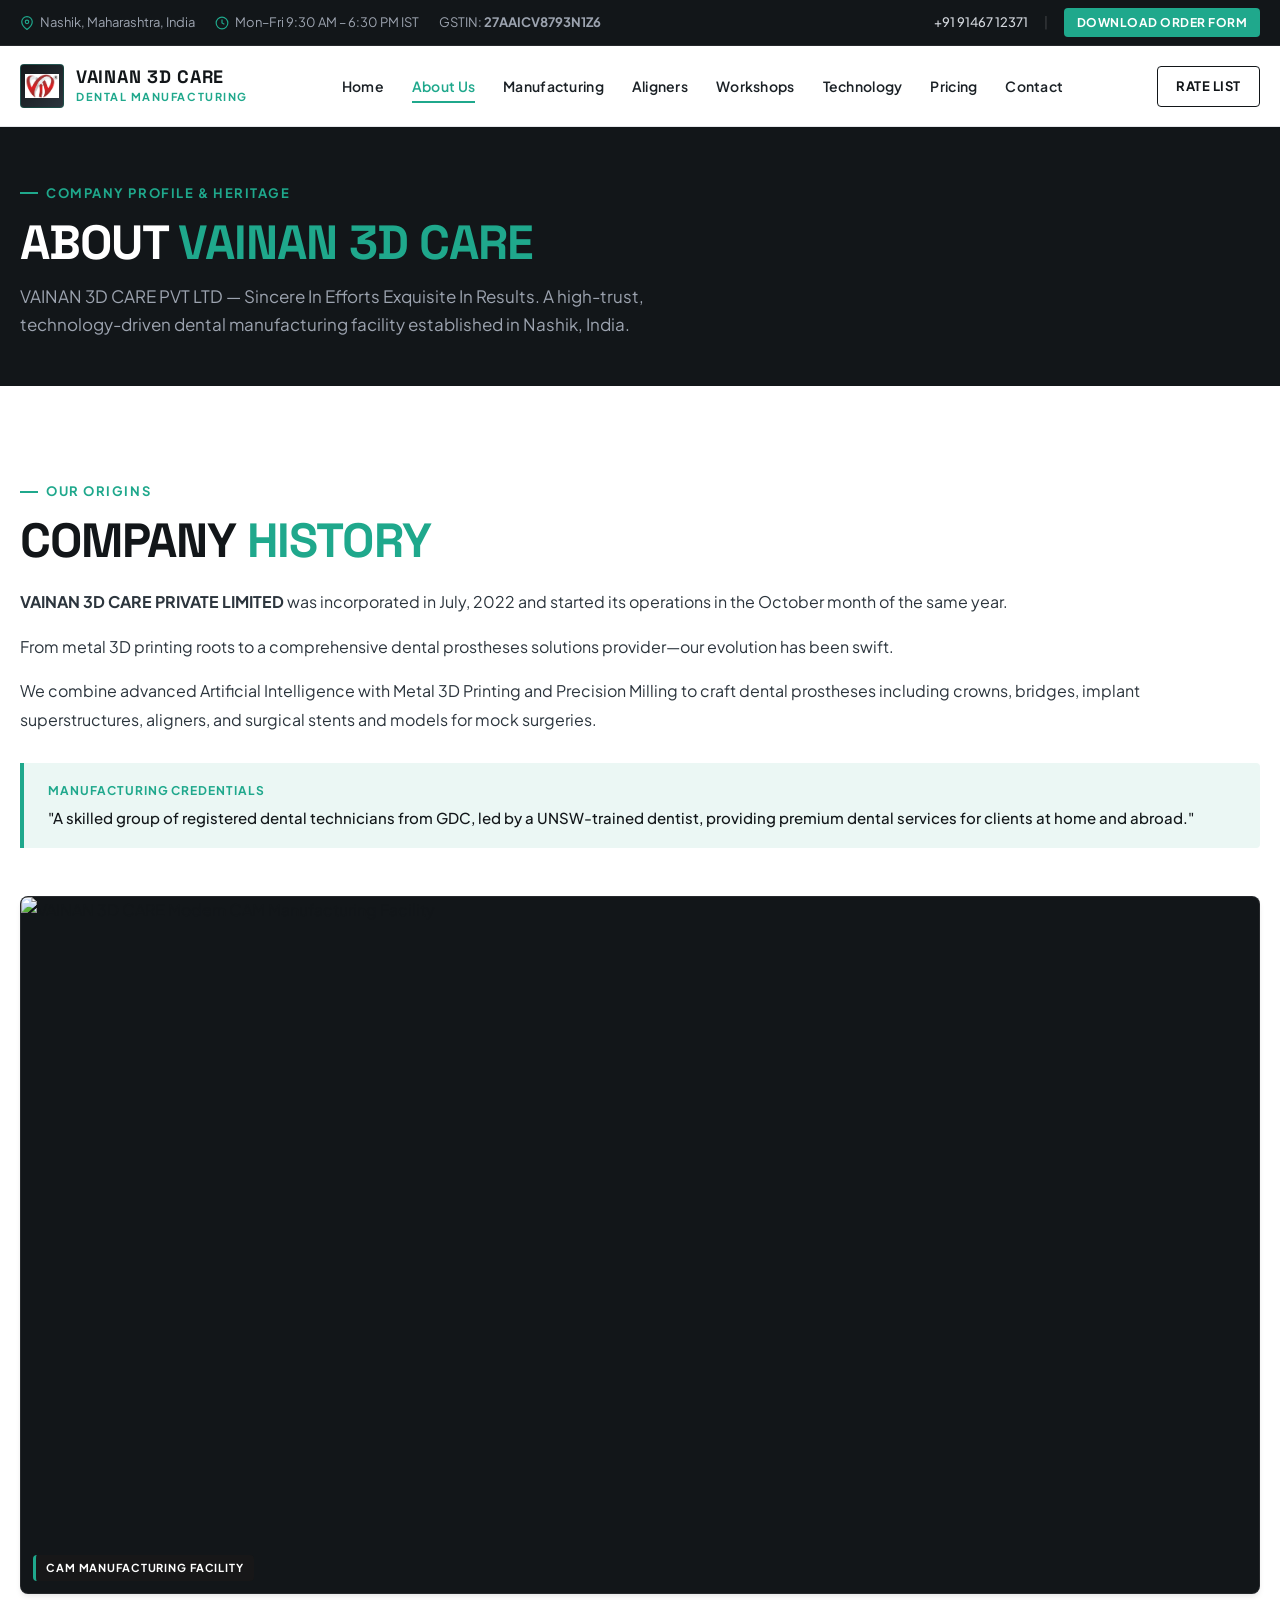
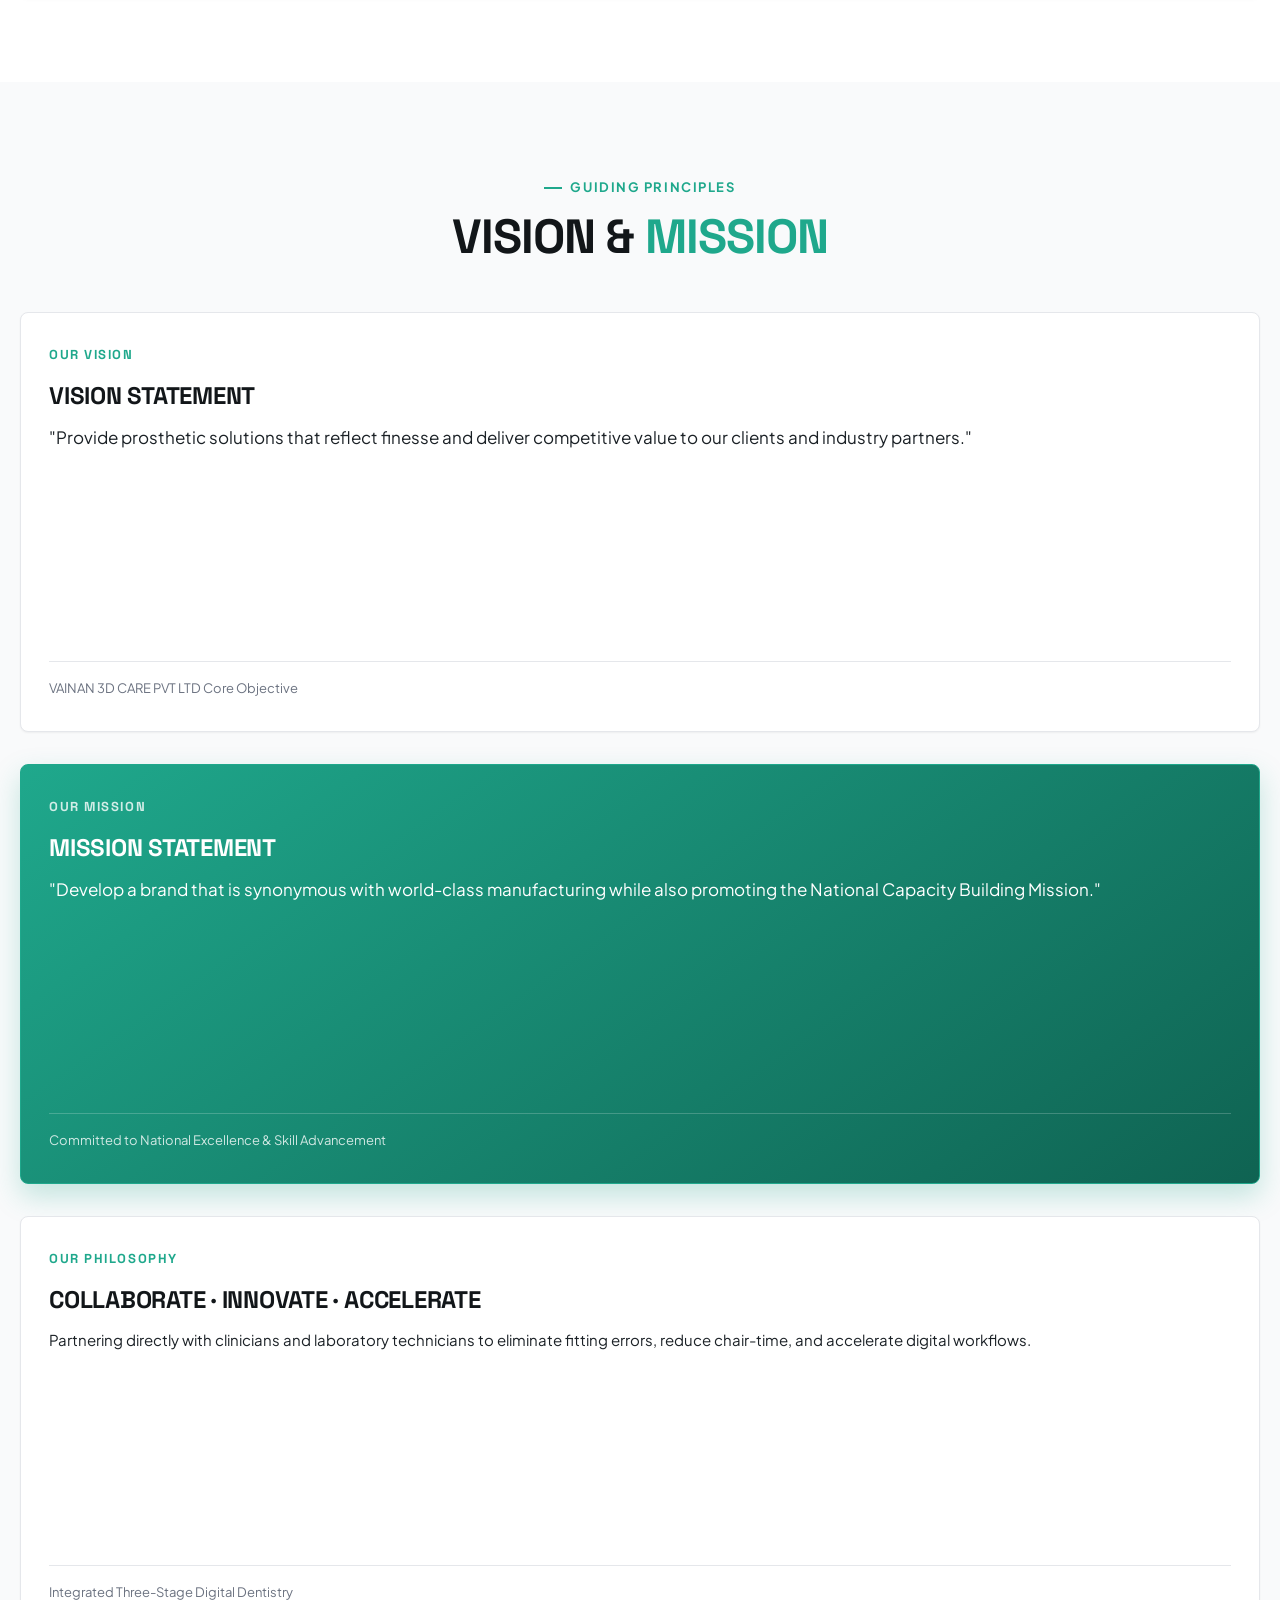
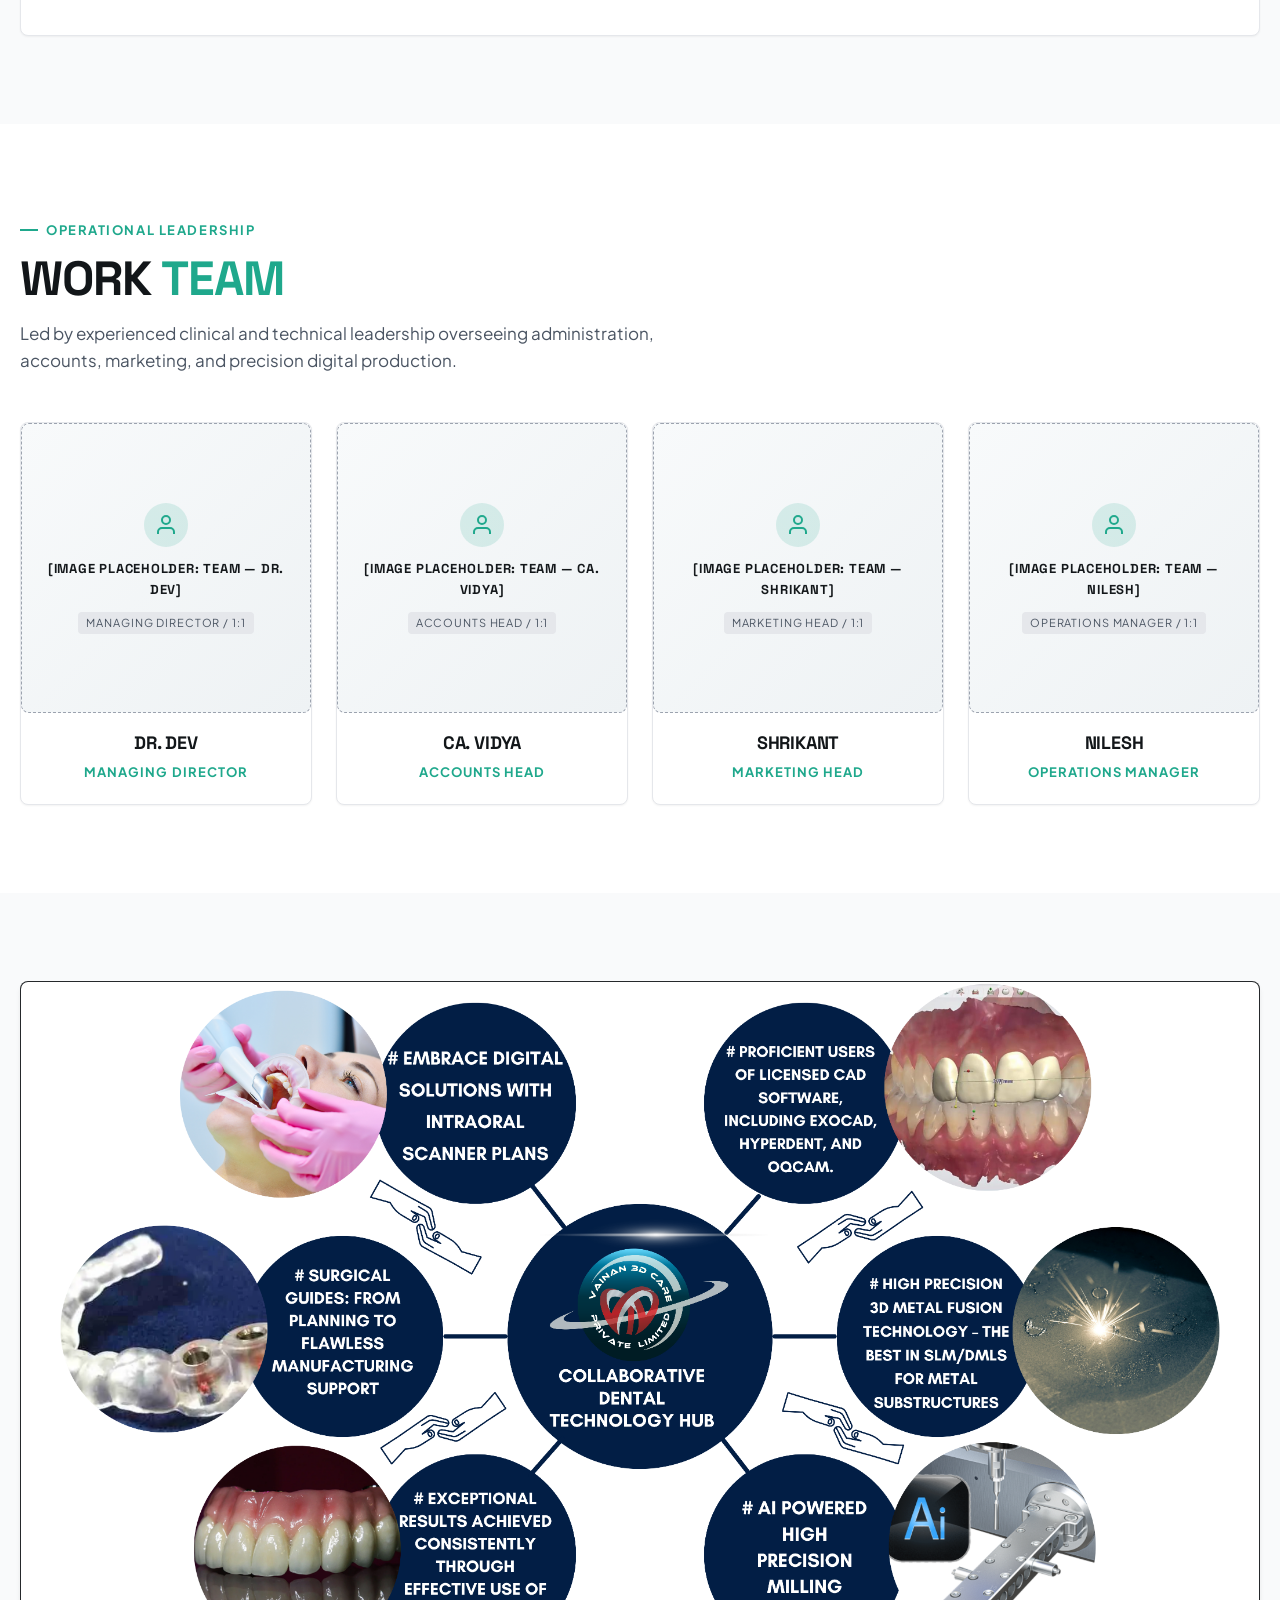
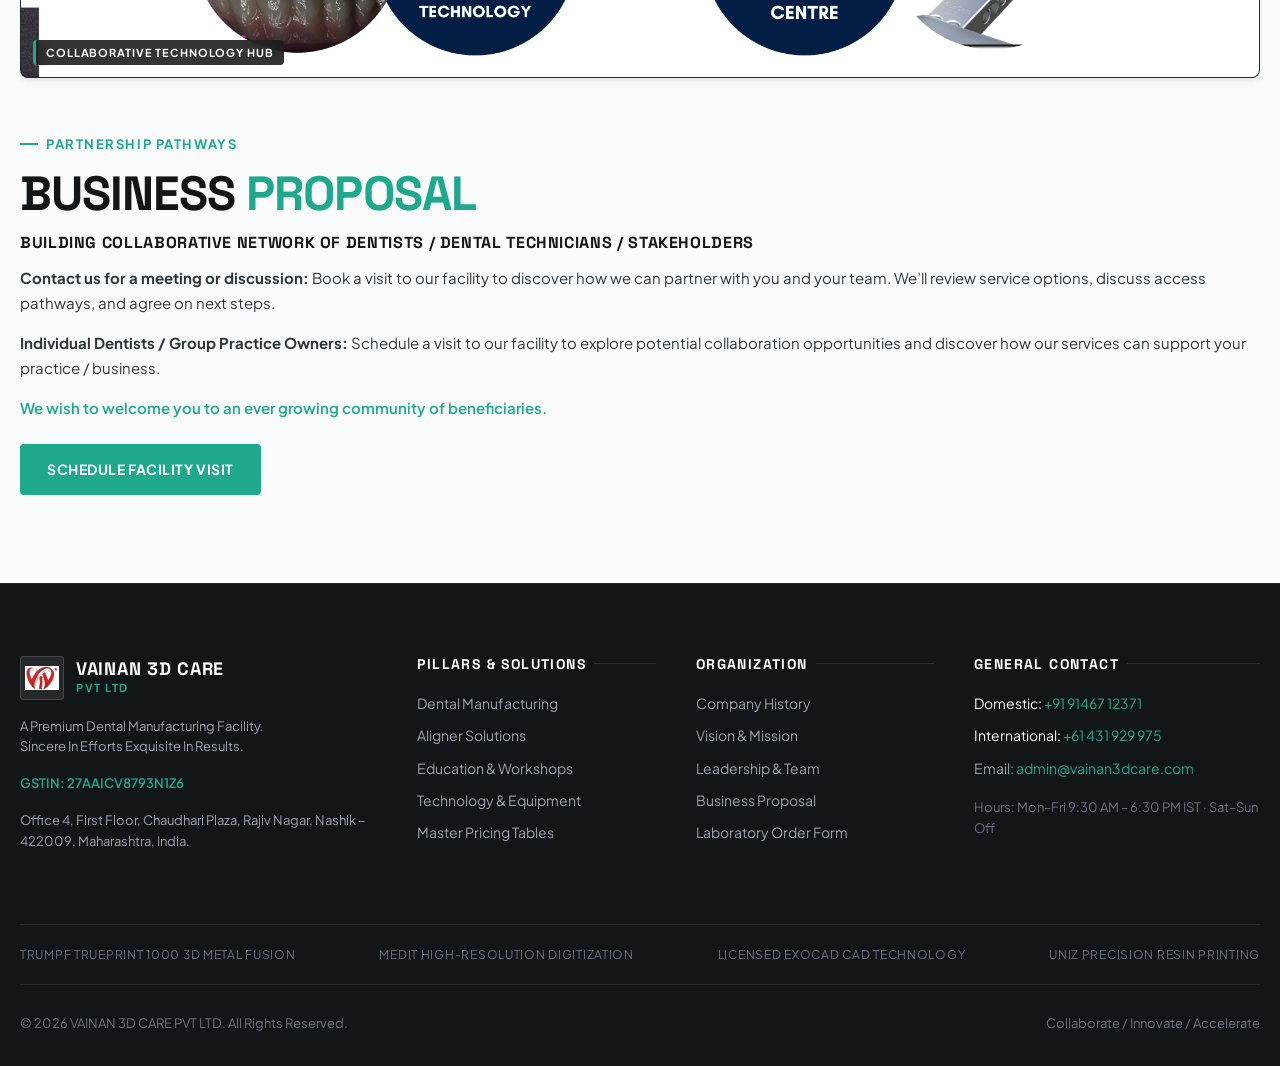
==== about.html @ 5afebca4 "feat: core website pages, styles, scripts, documentation and branding" ====
<!DOCTYPE html>
<html lang="en">
<head>
  <meta charset="UTF-8">
  <meta name="viewport" content="width=device-width, initial-scale=1.0">
  <title>About Us & Company History | VAINAN 3D CARE PVT LTD</title>
  <meta name="description" content="Discover the origins, leadership, vision, and collaborative network of VAINAN 3D CARE PVT LTD, incorporated in July 2022 in Nashik, India.">
  <link rel="stylesheet" href="css/style.css">
</head>
<body>

  <!-- Top Utility Bar -->
  <div class="top-bar">
    <div class="container top-bar-inner">
      <div class="top-bar-info">
        <div class="top-bar-item">
          <svg width="14" height="14" viewBox="0 0 24 24" fill="none" stroke="currentColor" stroke-width="2"><path d="M21 10c0 7-9 13-9 13s-9-6-9-13a9 9 0 0 1 18 0z"></path><circle cx="12" cy="10" r="3"></circle></svg>
          <span>Nashik, Maharashtra, India</span>
        </div>
        <div class="top-bar-item">
          <svg width="14" height="14" viewBox="0 0 24 24" fill="none" stroke="currentColor" stroke-width="2"><circle cx="12" cy="12" r="10"></circle><polyline points="12 6 12 12 16 14"></polyline></svg>
          <span>Mon–Fri 9:30 AM – 6:30 PM IST</span>
        </div>
        <div class="top-bar-item">
          <span>GSTIN: <strong>27AAICV8793N1Z6</strong></span>
        </div>
      </div>
      <div class="top-bar-actions">
        <!-- CONFIRM WITH CLIENT: Contact phone numbers: older live site listed 7719824626 / 9146712371 as primary; newer material lists a 4-department split plus 91467 12371 / +61 431 929 975 as general contact. Confirm the department table is the one to publish. -->
        <a href="tel:+919146712371" class="top-bar-link">+91 91467 12371</a>
        <span style="color: rgba(255,255,255,0.2);">|</span>
        <a href="contact.html#order-form" class="btn btn-primary" style="padding: 4px 12px; font-size: 0.75rem;">Download Order Form</a>
      </div>
    </div>
  </div>

  <!-- Main Sticky Header -->
  <header class="site-header">
    <div class="container site-header-inner">
      <a href="index.html" class="brand-logo" aria-label="Vainan 3D Care Home">
        <div class="brand-symbol">
          <img src="Asset/Vainan3DCareAligners(BoxCover)/4.png" alt="VAINAN 3D CARE Logo" class="brand-emblem-img">
        </div>
        <div class="brand-text">
          <span class="brand-name">VAINAN 3D CARE</span>
          <span class="brand-sub">Dental Manufacturing</span>
        </div>
      </a>

      <nav class="nav-desktop">
        <a href="index.html" class="nav-link">Home</a>
        <a href="about.html" class="nav-link active">About Us</a>
        <a href="manufacturing.html" class="nav-link">Manufacturing</a>
        <a href="aligners.html" class="nav-link">Aligners</a>
        <a href="workshops.html" class="nav-link">Workshops</a>
        <a href="technology.html" class="nav-link">Technology</a>
        <a href="pricing.html" class="nav-link">Pricing</a>
        <a href="contact.html" class="nav-link">Contact</a>
      </nav>

      <div class="nav-actions">
        <a href="pricing.html" class="btn btn-outline-dark" style="padding: 9px 18px; font-size: 0.8125rem;">Rate List</a>
        <button class="mobile-menu-btn" id="mobileMenuBtn" aria-label="Open navigation menu">
          <svg width="24" height="24" viewBox="0 0 24 24" fill="none" stroke="currentColor" stroke-width="2"><line x1="3" y1="12" x2="21" y2="12"></line><line x1="3" y1="6" x2="21" y2="6"></line><line x1="3" y1="18" x2="21" y2="18"></line></svg>
        </button>
      </div>
    </div>
  </header>

  <!-- Mobile Drawer & Overlay -->
  <div class="mobile-nav-overlay" id="mobileOverlay"></div>
  <div class="mobile-nav-drawer" id="mobileDrawer">
    <div>
      <div style="display: flex; justify-content: space-between; align-items: center; margin-bottom: 24px;">
        <div class="brand-text">
          <span class="brand-name" style="color: #fff;">VAINAN 3D CARE</span>
          <span class="brand-sub">Pvt Ltd</span>
        </div>
        <button class="mobile-nav-close" id="mobileCloseBtn" aria-label="Close menu">&times;</button>
      </div>
      <nav class="mobile-nav-links">
        <a href="index.html">Home</a>
        <a href="about.html" class="active">About Us</a>
        <a href="manufacturing.html">Dental Manufacturing</a>
        <a href="aligners.html">Aligner Solutions</a>
        <a href="workshops.html">Education & Workshops</a>
        <a href="technology.html">Technology & Equipment</a>
        <a href="pricing.html">Pricing & Charges</a>
        <a href="contact.html">Contact Us</a>
      </nav>
    </div>
    <div>
      <a href="contact.html#order-form" class="btn btn-primary" style="width: 100%; margin-bottom: 12px;">Order Form</a>
      <p style="font-size: 0.75rem; color: var(--gray-400); text-align: center;">GSTIN: 27AAICV8793N1Z6</p>
    </div>
  </div>

  <!-- Page Header Banner -->
  <section class="section-sm bg-charcoal">
    <div class="container">
      <span class="section-tagline">Company Profile & Heritage</span>
      <h1 class="heading-two-tone heading-two-tone-light">
        ABOUT <span class="accent">VAINAN 3D CARE</span>
      </h1>
      <p class="section-subtitle">
        VAINAN 3D CARE PVT LTD — Sincere In Efforts Exquisite In Results. A high-trust, technology-driven dental manufacturing facility established in Nashik, India.
      </p>
    </div>
  </section>

  <!-- Company Overview & Evolution (Extracted from Live Site) -->
  <section class="section bg-white">
    <div class="container">
      <div style="display: grid; grid-template-columns: 1fr; gap: 48px; align-items: center;" class="hero-grid">
        <div>
          <span class="section-tagline">Our Origins</span>
          <h2 class="heading-two-tone">
            COMPANY <span class="accent">HISTORY</span>
          </h2>
          <div style="margin-top: 20px; font-size: 1rem; color: var(--charcoal-700); line-height: 1.8;">
            <p style="margin-bottom: 16px;">
              <strong>VAINAN 3D CARE PRIVATE LIMITED</strong> was incorporated in July, 2022 and started its operations in the October month of the same year.
            </p>
            <p style="margin-bottom: 16px;">
              From metal 3D printing roots to a comprehensive dental prostheses solutions provider—our evolution has been swift.
            </p>
            <p>
              We combine advanced Artificial Intelligence with Metal 3D Printing and Precision Milling to craft dental prostheses including crowns, bridges, implant superstructures, aligners, and surgical stents and models for mock surgeries.
            </p>
          </div>

          <!-- Team & Expertise Version A (Section 6.4) -->
          <div style="margin-top: 28px; background-color: var(--teal-light); border-left: 4px solid var(--teal-primary); padding: 18px 24px; border-radius: 0 var(--radius-sm) var(--radius-sm) 0;">
            <span style="display: block; font-size: 0.75rem; font-weight: 700; letter-spacing: 0.08em; text-transform: uppercase; color: var(--teal-primary); margin-bottom: 6px;">Manufacturing Credentials</span>
            <!-- CONFIRM WITH CLIENT: Team & Expertise Versions A/B/C contain specific claims (UNSW, GDC, orthodontist, university research director) — confirm exact wording/credentials before publishing verbatim. -->
            <p style="font-size: 0.9375rem; color: var(--charcoal-900); font-weight: 500; line-height: 1.6;">
              "A skilled group of registered dental technicians from GDC, led by a UNSW-trained dentist, providing premium dental services for clients at home and abroad."
            </p>
          </div>
        </div>

        <div class="media-frame aspect-16-9">
          <img src="Asset/WebsiteAdditions2/15.png" alt="VAINAN 3D CARE Modern CAM Manufacturing Facility" loading="lazy">
          <span class="media-badge">CAM Manufacturing Facility</span>
        </div>
      </div>
    </div>
  </section>

  <!-- Vision & Mission Statements (Extracted from Live Site) -->
  <section class="section bg-light" id="vision">
    <div class="container">
      <div class="section-heading-wrapper text-center" style="max-width: 700px; margin-left: auto; margin-right: auto;">
        <span class="section-tagline">Guiding Principles</span>
        <h2 class="heading-two-tone">
          VISION & <span class="accent">MISSION</span>
        </h2>
      </div>

      <div style="display: grid; grid-template-columns: 1fr; gap: 32px;" class="workflow-grid">
        <div class="pillar-card">
          <div>
            <div class="pillar-card-number">OUR VISION</div>
            <h3 class="pillar-card-title">Vision Statement</h3>
            <p class="pillar-card-desc" style="font-size: 1.0625rem; color: var(--charcoal-800); line-height: 1.7;">
              "Provide prosthetic solutions that reflect finesse and deliver competitive value to our clients and industry partners."
            </p>
          </div>
          <div style="border-top: 1px solid var(--gray-200); padding-top: 16px; font-size: 0.8125rem; color: var(--gray-500);">
            VAINAN 3D CARE PVT LTD Core Objective
          </div>
        </div>

        <div class="pillar-card card-featured">
          <div>
            <div class="pillar-card-number" style="color: rgba(255,255,255,0.8);">OUR MISSION</div>
            <h3 class="pillar-card-title">Mission Statement</h3>
            <p class="pillar-card-desc" style="font-size: 1.0625rem; color: #fff; line-height: 1.7;">
              <!-- CONFIRM WITH CLIENT: 'World-class' positioning language - confirm client wants this retained -->
              "Develop a brand that is synonymous with world-class manufacturing while also promoting the National Capacity Building Mission."
            </p>
          </div>
          <div style="border-top: 1px solid rgba(255,255,255,0.2); padding-top: 16px; font-size: 0.8125rem; color: rgba(255,255,255,0.8);">
            Committed to National Excellence & Skill Advancement
          </div>
        </div>

        <div class="pillar-card">
          <div>
            <div class="pillar-card-number">OUR PHILOSOPHY</div>
            <h3 class="pillar-card-title">Collaborate · Innovate · Accelerate</h3>
            <p class="pillar-card-desc" style="font-size: 0.9375rem; color: var(--charcoal-800); line-height: 1.7;">
              Partnering directly with clinicians and laboratory technicians to eliminate fitting errors, reduce chair-time, and accelerate digital workflows.
            </p>
          </div>
          <div style="border-top: 1px solid var(--gray-200); padding-top: 16px; font-size: 0.8125rem; color: var(--gray-500);">
            Integrated Three-Stage Digital Dentistry
          </div>
        </div>
      </div>
    </div>
  </section>

  <!-- Work Team / Core Leadership (Extracted from Live Site) -->
  <section class="section bg-white" id="team">
    <div class="container">
      <div class="section-heading-wrapper">
        <span class="section-tagline">Operational Leadership</span>
        <h2 class="heading-two-tone">
          WORK <span class="accent">TEAM</span>
        </h2>
        <p class="section-subtitle">
          Led by experienced clinical and technical leadership overseeing administration, accounts, marketing, and precision digital production.
        </p>
      </div>

      <div class="team-grid">
        <!-- Dr. Dev -->
        <div class="team-card">
          <div class="placeholder-box aspect-1-1 light-theme">
            <div class="placeholder-icon">
              <svg width="24" height="24" viewBox="0 0 24 24" fill="none" stroke="currentColor" stroke-width="2"><path d="M20 21v-2a4 4 0 0 0-4-4H8a4 4 0 0 0-4 4v2"></path><circle cx="12" cy="7" r="4"></circle></svg>
            </div>
            <div class="placeholder-label">[IMAGE PLACEHOLDER: Team — Dr. Dev]</div>
            <div class="placeholder-meta">Managing Director / 1:1</div>
          </div>
          <div class="team-info">
            <h3 class="team-name">DR. DEV</h3>
            <span class="team-role">Managing Director</span>
          </div>
        </div>

        <!-- CA. Vidya -->
        <div class="team-card">
          <div class="placeholder-box aspect-1-1 light-theme">
            <div class="placeholder-icon">
              <svg width="24" height="24" viewBox="0 0 24 24" fill="none" stroke="currentColor" stroke-width="2"><path d="M20 21v-2a4 4 0 0 0-4-4H8a4 4 0 0 0-4 4v2"></path><circle cx="12" cy="7" r="4"></circle></svg>
            </div>
            <div class="placeholder-label">[IMAGE PLACEHOLDER: Team — CA. Vidya]</div>
            <div class="placeholder-meta">Accounts Head / 1:1</div>
          </div>
          <div class="team-info">
            <h3 class="team-name">CA. VIDYA</h3>
            <span class="team-role">Accounts Head</span>
          </div>
        </div>

        <!-- Shrikant -->
        <div class="team-card">
          <div class="placeholder-box aspect-1-1 light-theme">
            <div class="placeholder-icon">
              <svg width="24" height="24" viewBox="0 0 24 24" fill="none" stroke="currentColor" stroke-width="2"><path d="M20 21v-2a4 4 0 0 0-4-4H8a4 4 0 0 0-4 4v2"></path><circle cx="12" cy="7" r="4"></circle></svg>
            </div>
            <div class="placeholder-label">[IMAGE PLACEHOLDER: Team — Shrikant]</div>
            <div class="placeholder-meta">Marketing Head / 1:1</div>
          </div>
          <div class="team-info">
            <h3 class="team-name">SHRIKANT</h3>
            <span class="team-role">Marketing Head</span>
          </div>
        </div>

        <!-- Nilesh -->
        <div class="team-card">
          <div class="placeholder-box aspect-1-1 light-theme">
            <div class="placeholder-icon">
              <svg width="24" height="24" viewBox="0 0 24 24" fill="none" stroke="currentColor" stroke-width="2"><path d="M20 21v-2a4 4 0 0 0-4-4H8a4 4 0 0 0-4 4v2"></path><circle cx="12" cy="7" r="4"></circle></svg>
            </div>
            <div class="placeholder-label">[IMAGE PLACEHOLDER: Team — Nilesh]</div>
            <div class="placeholder-meta">Operations Manager / 1:1</div>
          </div>
          <div class="team-info">
            <h3 class="team-name">NILESH</h3>
            <span class="team-role">Operations Manager</span>
          </div>
        </div>
      </div>
    </div>
  </section>

  <!-- Business Proposal & Collaborative Network (Extracted from Live Site) -->
  <section class="section bg-light" id="proposal">
    <div class="container">
      <div style="display: grid; grid-template-columns: 1fr; gap: 48px; align-items: center;" class="hero-grid">
        <div class="media-frame aspect-16-9">
          <img src="Asset/Vainan3dCareCreations/CentreSpot.png" alt="Collaborative Dental Technology Hub Architecture" loading="lazy">
          <span class="media-badge">Collaborative Technology Hub</span>
        </div>

        <div>
          <span class="section-tagline">Partnership Pathways</span>
          <h2 class="heading-two-tone">
            BUSINESS <span class="accent">PROPOSAL</span>
          </h2>
          <h4 style="font-size: 1rem; color: var(--charcoal-900); margin-top: 14px; margin-bottom: 12px; letter-spacing: 0.04em;">
            BUILDING COLLABORATIVE NETWORK OF DENTISTS / DENTAL TECHNICIANS / STAKEHOLDERS
          </h4>
          <div style="font-size: 0.9375rem; color: var(--charcoal-700); line-height: 1.7;">
            <p style="margin-bottom: 14px;">
              <strong>Contact us for a meeting or discussion:</strong> Book a visit to our facility to discover how we can partner with you and your team. We’ll review service options, discuss access pathways, and agree on next steps.
            </p>
            <p style="margin-bottom: 14px;">
              <strong>Individual Dentists / Group Practice Owners:</strong> Schedule a visit to our facility to explore potential collaboration opportunities and discover how our services can support your practice / business.
            </p>
            <p style="font-weight: 600; color: var(--teal-primary);">
              We wish to welcome you to an ever growing community of beneficiaries.
            </p>
          </div>
          <div style="margin-top: 24px;">
            <a href="contact.html" class="btn btn-primary">Schedule Facility Visit</a>
          </div>
        </div>
      </div>
    </div>
  </section>

  <!-- Master Footer -->
  <footer class="site-footer">
    <div class="container">
      <div class="footer-grid">
        <div>
          <div class="brand-logo" style="margin-bottom: 16px;">
            <div class="brand-symbol" style="background: rgba(255,255,255,0.08); border-color: rgba(255,255,255,0.15);">
              <img src="Asset/Vainan3DCareAligners(BoxCover)/4.png" alt="VAINAN 3D CARE Logo" class="brand-emblem-img">
            </div>
            <div class="brand-text">
              <span class="brand-name" style="color: #fff;">VAINAN 3D CARE</span>
              <span class="brand-sub">PVT LTD</span>
            </div>
          </div>
          <p class="footer-legal-text">
            A Premium Dental Manufacturing Facility.<br>
            Sincere In Efforts Exquisite In Results.
          </p>
          <p class="footer-legal-text" style="color: var(--teal-primary); font-weight: 600;">
            GSTIN: 27AAICV8793N1Z6
          </p>
          <p class="footer-legal-text">
            Office 4, First Floor, Chaudhari Plaza, Rajiv Nagar, Nashik – 422009, Maharashtra, India.
          </p>
        </div>

        <div>
          <h4 class="footer-col-title">Pillars & Solutions</h4>
          <div class="footer-links">
            <a href="manufacturing.html" class="footer-link">Dental Manufacturing</a>
            <a href="aligners.html" class="footer-link">Aligner Solutions</a>
            <a href="workshops.html" class="footer-link">Education & Workshops</a>
            <a href="technology.html" class="footer-link">Technology & Equipment</a>
            <a href="pricing.html" class="footer-link">Master Pricing Tables</a>
          </div>
        </div>

        <div>
          <h4 class="footer-col-title">Organization</h4>
          <div class="footer-links">
            <a href="about.html" class="footer-link">Company History</a>
            <a href="about.html#vision" class="footer-link">Vision & Mission</a>
            <a href="about.html#team" class="footer-link">Leadership & Team</a>
            <a href="about.html#proposal" class="footer-link">Business Proposal</a>
            <a href="contact.html#order-form" class="footer-link">Laboratory Order Form</a>
          </div>
        </div>

        <div>
          <h4 class="footer-col-title">General Contact</h4>
          <div class="footer-links">
            <span style="color: #fff; font-size: 0.875rem;">Domestic: <a href="tel:+919146712371" style="color: var(--teal-primary);">+91 91467 12371</a></span>
            <span style="color: #fff; font-size: 0.875rem;">International: <a href="tel:+61431929975" style="color: var(--teal-primary);">+61 431 929 975</a></span>
            <!-- CONFIRM WITH CLIENT: Contact email: older live site used vainan3dcare@outlook.com; new master content consistently uses admin@vainan3dcare.com. Confirm which is current. -->
            <span style="font-size: 0.875rem;">Email: <a href="mailto:admin@vainan3dcare.com" style="color: var(--teal-primary);">admin@vainan3dcare.com</a></span>
            <span style="font-size: 0.8125rem; color: var(--gray-500); margin-top: 8px;">Hours: Mon–Fri 9:30 AM – 6:30 PM IST · Sat–Sun Off</span>
          </div>
        </div>
      </div>

      <div class="footer-cert-strip">
        <span>Trumpf TruePrint 1000 3D Metal Fusion</span>
        <span>Medit High-Resolution Digitization</span>
        <span>Licensed Exocad CAD Technology</span>
        <span>UNIZ Precision Resin Printing</span>
      </div>

      <div class="footer-bottom">
        <span>&copy; 2026 VAINAN 3D CARE PVT LTD. All Rights Reserved.</span>
        <span>Collaborate / Innovate / Accelerate</span>
      </div>
    </div>
  </footer>

  <script src="js/main.js"></script>
</body>
</html>
---- css/style.css ----
/* ==========================================================================
   VAINAN 3D CARE PVT LTD — Master Design System
   Industrial B2B Theme Inspired by Samhwan Steel & Modern Digital Dentistry
   ========================================================================== */

@import url('https://fonts.googleapis.com/css2?family=Plus+Jakarta+Sans:ital,wght@0,300;0,400;0,500;0,600;0,700;0,800;1,400;1,600&family=Space+Grotesk:wght@500;700&display=swap');

:root {
  /* Primary Accent: Emerald / Industrial Teal */
  --teal-primary: #1FA88C;
  --teal-hover: #178e76;
  --teal-dark: #0f6352;
  --teal-light: #EBF7F4;
  --teal-subtle: rgba(31, 168, 140, 0.08);
  --teal-border: rgba(31, 168, 140, 0.25);
  --teal-glow: rgba(31, 168, 140, 0.35);

  /* Neutrals & Charcoal */
  --charcoal-900: #121619;
  --charcoal-800: #1B2126;
  --charcoal-700: #2C353D;
  --gray-600: #4B5563;
  --gray-500: #6B7280;
  --gray-400: #9CA3AF;
  --gray-300: #D1D5DB;
  --gray-200: #E5E7EB;
  --gray-100: #F3F4F6;
  --gray-50: #F9FAFB;
  --white: #FFFFFF;

  /* Typography */
  --font-sans: 'Plus Jakarta Sans', -apple-system, BlinkMacSystemFont, 'Segoe UI', Roboto, sans-serif;
  --font-heading: 'Space Grotesk', 'Plus Jakarta Sans', sans-serif;

  /* Layout & Spacing */
  --container-max: 1280px;
  --header-height: 80px;
  --topbar-height: 38px;
  --radius-sm: 4px;
  --radius-md: 8px;
  --radius-lg: 12px;
  --radius-xl: 16px;
  --radius-full: 9999px;

  /* Shadows */
  --shadow-sm: 0 1px 2px 0 rgba(0, 0, 0, 0.05);
  --shadow-md: 0 4px 6px -1px rgba(0, 0, 0, 0.07), 0 2px 4px -1px rgba(0, 0, 0, 0.04);
  --shadow-lg: 0 10px 25px -3px rgba(0, 0, 0, 0.08), 0 4px 6px -2px rgba(0, 0, 0, 0.03);
  --shadow-card-hover: 0 20px 30px -5px rgba(27, 33, 38, 0.12), 0 0 0 1px var(--teal-primary);

  /* Transitions */
  --transition-fast: 0.18s ease;
  --transition-normal: 0.28s cubic-bezier(0.4, 0, 0.2, 1);
  --transition-slow: 0.45s cubic-bezier(0.16, 1, 0.3, 1);
}

/* ==========================================================================
   CSS Reset & Base
   ========================================================================== */
*, *::before, *::after {
  box-sizing: border-box;
  margin: 0;
  padding: 0;
}

html {
  font-size: 16px;
  scroll-behavior: smooth;
  -webkit-text-size-adjust: 100%;
  width: 100%;
  max-width: 100%;
  overflow-x: hidden;
}

body {
  font-family: var(--font-sans);
  color: var(--charcoal-900);
  background-color: var(--white);
  line-height: 1.6;
  -webkit-font-smoothing: antialiased;
  -moz-osx-font-smoothing: grayscale;
  width: 100%;
  max-width: 100%;
  overflow-x: hidden;
  position: relative;
}

a {
  color: inherit;
  text-decoration: none;
  transition: color var(--transition-fast);
}

ul, ol {
  list-style: none;
}

button, input, select, textarea {
  font: inherit;
}

img {
  max-width: 100%;
  height: auto;
  display: block;
}

/* ==========================================================================
   Utility Classes & Layout
   ========================================================================== */
.container {
  width: 100%;
  max-width: var(--container-max);
  margin-left: auto;
  margin-right: auto;
  padding-left: 20px;
  padding-right: 20px;
}

@media (max-width: 480px) {
  .container {
    padding-left: 16px;
    padding-right: 16px;
  }
}

.section {
  padding-top: 88px;
  padding-bottom: 88px;
}

.section-sm {
  padding-top: 48px;
  padding-bottom: 48px;
}

.bg-white { background-color: var(--white); }
.bg-light { background-color: var(--gray-50); }
.bg-charcoal { background-color: var(--charcoal-900); color: var(--white); }
.bg-teal { background-color: var(--teal-primary); color: var(--white); }

.text-accent {
  color: var(--teal-primary);
}

.text-muted {
  color: var(--gray-500);
}

.text-center { text-align: center; }
.text-right { text-align: right; }

/* ==========================================================================
   Typography — Samhwan Steel Two-Tone Headings
   ========================================================================== */
h1, h2, h3, h4, h5, h6 {
  font-family: var(--font-heading);
  font-weight: 700;
  line-height: 1.15;
  letter-spacing: -0.01em;
  text-transform: uppercase;
}

.section-heading-wrapper {
  margin-bottom: 48px;
}

.section-tagline {
  display: inline-flex;
  align-items: center;
  gap: 8px;
  font-size: 0.8125rem;
  font-weight: 700;
  text-transform: uppercase;
  letter-spacing: 0.12em;
  color: var(--teal-primary);
  margin-bottom: 12px;
}

.section-tagline::before {
  content: "";
  display: inline-block;
  width: 18px;
  height: 2px;
  background-color: var(--teal-primary);
}

.heading-two-tone {
  font-size: clamp(2rem, 3.8vw, 3rem);
  font-weight: 800;
  color: var(--charcoal-900);
  letter-spacing: -0.02em;
  line-height: 1.12;
}

.heading-two-tone span.accent {
  color: var(--teal-primary);
}

.heading-two-tone-light {
  color: var(--white);
}

.section-subtitle {
  font-size: 1.0625rem;
  color: var(--gray-600);
  max-width: 680px;
  margin-top: 14px;
  line-height: 1.6;
}

.bg-charcoal .section-subtitle {
  color: var(--gray-400);
}

/* ==========================================================================
   Buttons & Badges
   ========================================================================== */
.btn {
  display: inline-flex;
  align-items: center;
  justify-content: center;
  gap: 10px;
  padding: 13px 26px;
  font-family: var(--font-sans);
  font-size: 0.875rem;
  font-weight: 700;
  letter-spacing: 0.04em;
  text-transform: uppercase;
  border-radius: var(--radius-sm);
  border: 1px solid transparent;
  cursor: pointer;
  transition: all var(--transition-normal);
  white-space: nowrap;
}

.btn-primary {
  background-color: var(--teal-primary);
  color: var(--white);
}

.btn-primary:hover {
  background-color: var(--teal-hover);
  box-shadow: 0 6px 18px var(--teal-glow);
  transform: translateY(-2px);
}

.btn-outline-dark {
  background-color: transparent;
  color: var(--charcoal-900);
  border-color: var(--charcoal-900);
}

.btn-outline-dark:hover {
  background-color: var(--charcoal-900);
  color: var(--white);
  transform: translateY(-2px);
}

.btn-outline-white {
  background-color: transparent;
  color: var(--white);
  border-color: var(--white);
}

.btn-outline-white:hover {
  background-color: var(--white);
  color: var(--charcoal-900);
  transform: translateY(-2px);
}

.btn-white {
  background-color: var(--white);
  color: var(--charcoal-900);
}

.btn-white:hover {
  background-color: var(--gray-100);
  transform: translateY(-2px);
}

.btn-circle-plus {
  width: 44px;
  height: 44px;
  border-radius: var(--radius-full);
  display: inline-flex;
  align-items: center;
  justify-content: center;
  background-color: var(--white);
  color: var(--charcoal-900);
  border: 1px solid var(--gray-200);
  font-size: 1.25rem;
  font-weight: 600;
  transition: all var(--transition-fast);
  cursor: pointer;
  flex-shrink: 0;
}

.btn-circle-plus:hover {
  background-color: var(--teal-primary);
  border-color: var(--teal-primary);
  color: var(--white);
  transform: scale(1.08);
}

.badge {
  display: inline-flex;
  align-items: center;
  gap: 6px;
  padding: 4px 10px;
  font-size: 0.75rem;
  font-weight: 700;
  letter-spacing: 0.06em;
  text-transform: uppercase;
  border-radius: var(--radius-sm);
}

.badge-teal {
  background-color: var(--teal-light);
  color: var(--teal-primary);
  border: 1px solid var(--teal-border);
}

.badge-charcoal {
  background-color: var(--charcoal-800);
  color: var(--white);
}

/* ==========================================================================
   IMAGE PLACEHOLDER BLOCKS (Strict Section 2 Rule 3 & Section 11 Compliance)
   ========================================================================== */
.placeholder-box {
  position: relative;
  width: 100%;
  background: linear-gradient(135deg, #1C2226 0%, #151A1D 100%);
  border: 1px dashed rgba(31, 168, 140, 0.45);
  border-radius: var(--radius-md);
  display: flex;
  flex-direction: column;
  align-items: center;
  justify-content: center;
  padding: 24px;
  color: var(--gray-300);
  text-align: center;
  overflow: hidden;
  box-shadow: inset 0 0 20px rgba(0, 0, 0, 0.4);
}

.placeholder-box::before {
  content: "";
  position: absolute;
  top: 0;
  left: 0;
  right: 0;
  bottom: 0;
  background: repeating-linear-gradient(
    45deg,
    transparent,
    transparent 14px,
    rgba(255, 255, 255, 0.015) 14px,
    rgba(255, 255, 255, 0.015) 28px
  );
  pointer-events: none;
}

.placeholder-box.light-theme {
  background: linear-gradient(135deg, #F8FAFB 0%, #EEF2F4 100%);
  border: 1px dashed var(--gray-400);
  color: var(--charcoal-700);
  box-shadow: none;
}

.placeholder-icon {
  width: 44px;
  height: 44px;
  border-radius: var(--radius-full);
  background-color: rgba(31, 168, 140, 0.15);
  color: var(--teal-primary);
  display: flex;
  align-items: center;
  justify-content: center;
  margin-bottom: 12px;
  font-size: 1.25rem;
}

.placeholder-label {
  font-family: var(--font-heading);
  font-size: 0.8125rem;
  font-weight: 700;
  letter-spacing: 0.06em;
  text-transform: uppercase;
  color: var(--teal-primary);
  margin-bottom: 4px;
}

.placeholder-box.light-theme .placeholder-label {
  color: var(--charcoal-900);
}

.placeholder-desc {
  font-size: 0.8125rem;
  color: var(--gray-400);
  max-width: 400px;
  line-height: 1.4;
}

.placeholder-box.light-theme .placeholder-desc {
  color: var(--gray-600);
}

.placeholder-meta {
  font-size: 0.6875rem;
  letter-spacing: 0.08em;
  text-transform: uppercase;
  color: var(--gray-500);
  margin-top: 8px;
  background-color: rgba(0, 0, 0, 0.35);
  padding: 2px 8px;
  border-radius: var(--radius-sm);
  display: inline-block;
}

.placeholder-box.light-theme .placeholder-meta {
  background-color: var(--gray-200);
  color: var(--gray-600);
}

/* Aspect ratio helpers */
.aspect-banner { aspect-ratio: 1170 / 355; min-height: 280px; }
.aspect-16-9 { aspect-ratio: 16 / 9; min-height: 220px; }
.aspect-4-3 { aspect-ratio: 4 / 3; min-height: 200px; }
.aspect-1-1 { aspect-ratio: 1 / 1; min-height: 180px; }
.aspect-tall { aspect-ratio: 3 / 4; min-height: 280px; }

/* Placed Media Frame System */
.media-frame {
  position: relative;
  width: 100%;
  border-radius: var(--radius-md);
  overflow: hidden;
  background: var(--charcoal-900);
  border: 1px solid rgba(255, 255, 255, 0.08);
  box-shadow: var(--shadow-md);
  display: block;
}

.media-frame img {
  width: 100%;
  height: 100%;
  object-fit: cover;
  display: block;
  transition: transform var(--transition-normal);
}

.media-frame:hover img {
  transform: scale(1.03);
}

.media-frame.contain-fit img {
  object-fit: contain;
  background: #0f1315;
}

.media-frame.white-bg img {
  background: #ffffff;
  object-fit: contain;
  padding: 12px;
}

.media-frame.aspect-banner { aspect-ratio: 1170 / 355; min-height: 280px; }
.media-frame.aspect-16-9 { aspect-ratio: 16 / 9; min-height: 220px; }
.media-frame.aspect-4-3 { aspect-ratio: 4 / 3; min-height: 200px; }
.media-frame.aspect-1-1 { aspect-ratio: 1 / 1; min-height: 180px; }
.media-frame.aspect-tall { aspect-ratio: 3 / 4; min-height: 280px; }

.media-badge {
  position: absolute;
  bottom: 12px;
  left: 12px;
  background: rgba(24, 24, 24, 0.88);
  backdrop-filter: blur(8px);
  color: #ffffff;
  font-size: 0.6875rem;
  font-weight: 700;
  letter-spacing: 0.08em;
  text-transform: uppercase;
  padding: 4px 10px;
  border-radius: var(--radius-sm);
  border-left: 3px solid var(--teal-primary);
  z-index: 2;
  pointer-events: none;
}

/* ==========================================================================
   Header & Navigation
   ========================================================================== */
.top-bar {
  background-color: var(--charcoal-900);
  color: var(--gray-400);
  font-size: 0.8125rem;
  padding: 8px 0;
  border-bottom: 1px solid rgba(255, 255, 255, 0.08);
}

.top-bar-inner {
  display: flex;
  align-items: center;
  justify-content: space-between;
  flex-wrap: wrap;
  gap: 12px;
}

.top-bar-info {
  display: flex;
  align-items: center;
  gap: 20px;
  flex-wrap: wrap;
}

.top-bar-item {
  display: flex;
  align-items: center;
  gap: 6px;
}

.top-bar-item svg {
  color: var(--teal-primary);
  flex-shrink: 0;
}

.top-bar-actions {
  display: flex;
  align-items: center;
  gap: 16px;
}

.top-bar-link {
  color: var(--gray-300);
  font-weight: 500;
  transition: color var(--transition-fast);
}

.top-bar-link:hover {
  color: var(--teal-primary);
}

.site-header {
  position: sticky;
  top: 0;
  z-index: 1000;
  background-color: rgba(255, 255, 255, 0.98);
  backdrop-filter: blur(12px);
  border-bottom: 1px solid var(--gray-200);
  box-shadow: var(--shadow-sm);
  transition: all var(--transition-normal);
}

.site-header-inner {
  display: flex;
  align-items: center;
  justify-content: space-between;
  height: var(--header-height);
}

.brand-logo {
  display: flex;
  align-items: center;
  gap: 12px;
}

.brand-symbol {
  width: 44px;
  height: 44px;
  background: linear-gradient(135deg, var(--charcoal-900) 0%, var(--charcoal-700) 100%);
  border-radius: var(--radius-sm);
  display: flex;
  align-items: center;
  justify-content: center;
  color: var(--teal-primary);
  font-family: var(--font-heading);
  font-weight: 800;
  font-size: 1.25rem;
  border: 1px solid rgba(31, 168, 140, 0.3);
  overflow: hidden;
}

.brand-symbol img,
.brand-emblem-img {
  width: 100%;
  height: 100%;
  object-fit: contain;
  padding: 4px;
  display: block;
}

.brand-text {
  display: flex;
  flex-direction: column;
}

.brand-name {
  font-family: var(--font-heading);
  font-size: 1.125rem;
  font-weight: 800;
  letter-spacing: 0.04em;
  color: var(--charcoal-900);
  line-height: 1.15;
}

.brand-sub {
  font-size: 0.6875rem;
  font-weight: 700;
  letter-spacing: 0.14em;
  text-transform: uppercase;
  color: var(--teal-primary);
}

.nav-desktop {
  display: flex;
  align-items: center;
  gap: 28px;
}

.nav-link {
  font-size: 0.875rem;
  font-weight: 600;
  color: var(--charcoal-800);
  letter-spacing: 0.02em;
  padding: 6px 0;
  position: relative;
  transition: color var(--transition-fast);
}

.nav-link::after {
  content: "";
  position: absolute;
  bottom: 0;
  left: 0;
  width: 0;
  height: 2px;
  background-color: var(--teal-primary);
  transition: width var(--transition-normal);
}

.nav-link:hover,
.nav-link.active {
  color: var(--teal-primary);
}

.nav-link.active::after {
  width: 100%;
}

.nav-actions {
  display: flex;
  align-items: center;
  gap: 12px;
}

.mobile-menu-btn {
  display: none;
  background: none;
  border: none;
  color: var(--charcoal-900);
  font-size: 1.5rem;
  cursor: pointer;
  padding: 8px;
}

/* Mobile Nav Drawer */
.mobile-nav-drawer {
  position: fixed;
  top: 0;
  right: -100%;
  width: 85%;
  max-width: 360px;
  height: 100vh;
  background-color: var(--charcoal-900);
  color: var(--white);
  z-index: 1050;
  padding: 32px 24px;
  display: flex;
  flex-direction: column;
  justify-content: space-between;
  box-shadow: -10px 0 30px rgba(0, 0, 0, 0.5);
  transition: right var(--transition-normal);
}

.mobile-nav-drawer.open {
  right: 0;
}

.mobile-nav-overlay {
  position: fixed;
  top: 0;
  left: 0;
  width: 100vw;
  height: 100vh;
  background-color: rgba(0, 0, 0, 0.6);
  backdrop-filter: blur(4px);
  z-index: 1040;
  opacity: 0;
  visibility: hidden;
  transition: all var(--transition-normal);
}

.mobile-nav-overlay.open {
  opacity: 1;
  visibility: visible;
}

.mobile-nav-close {
  align-self: flex-end;
  background: none;
  border: none;
  color: var(--white);
  font-size: 1.5rem;
  cursor: pointer;
  margin-bottom: 24px;
}

.mobile-nav-links {
  display: flex;
  flex-direction: column;
  gap: 16px;
}

.mobile-nav-links a {
  font-size: 1.125rem;
  font-weight: 600;
  padding: 8px 0;
  border-bottom: 1px solid rgba(255, 255, 255, 0.08);
}

.mobile-nav-links a.active {
  color: var(--teal-primary);
}

/* ==========================================================================
   Hero Section — Samhwan Steel Stacked Bold Headline
   ========================================================================== */
.hero-industrial {
  position: relative;
  background-color: var(--charcoal-900);
  color: var(--white);
  padding-top: 64px;
  padding-bottom: 80px;
  overflow: hidden;
}

.hero-grid {
  display: grid;
  grid-template-columns: 1fr;
  gap: 40px;
  align-items: center;
}

@media (min-width: 992px) {
  .hero-grid {
    grid-template-columns: 1.1fr 0.9fr;
    gap: 56px;
  }
}

.hero-stacked-headline {
  font-size: clamp(1.75rem, 6.5vw, 3.75rem);
  font-weight: 800;
  line-height: 1.08;
  letter-spacing: -0.02em;
  margin-bottom: 20px;
  overflow-wrap: break-word;
  word-break: break-word;
}

.hero-stacked-headline span {
  display: block;
}

.hero-stacked-headline span.accent {
  color: var(--teal-primary);
}

.hero-tagline-strip {
  display: inline-flex;
  align-items: center;
  gap: 8px;
  background-color: rgba(31, 168, 140, 0.12);
  border: 1px solid rgba(31, 168, 140, 0.3);
  padding: 6px 14px;
  border-radius: var(--radius-sm);
  color: var(--teal-primary);
  font-size: 0.8125rem;
  font-weight: 700;
  letter-spacing: 0.06em;
  text-transform: uppercase;
  margin-bottom: 18px;
  max-width: 100%;
  white-space: normal;
  line-height: 1.4;
}

.hero-subtext {
  font-size: 1.0625rem;
  color: var(--gray-300);
  max-width: 580px;
  margin-bottom: 32px;
  line-height: 1.6;
}

.hero-actions {
  display: flex;
  align-items: center;
  gap: 16px;
  flex-wrap: wrap;
}

/* ==========================================================================
   3-Pillar Feature Card Grid (Samhwan Steel Core Pattern)
   ========================================================================== */
.pillar-grid {
  display: grid;
  grid-template-columns: 1fr;
  gap: 24px;
  margin-top: 40px;
}

@media (min-width: 768px) {
  .pillar-grid {
    grid-template-columns: repeat(3, 1fr);
  }
}

.pillar-card {
  position: relative;
  background-color: var(--white);
  border: 1px solid var(--gray-200);
  border-radius: var(--radius-md);
  padding: 32px 28px;
  display: flex;
  flex-direction: column;
  justify-content: space-between;
  min-height: 420px;
  box-shadow: var(--shadow-sm);
  transition: all var(--transition-normal);
  overflow: hidden;
}

.pillar-card:hover {
  transform: translateY(-6px);
  box-shadow: var(--shadow-card-hover);
  border-color: var(--teal-primary);
}

/* Highlighted Anchor Card (Samhwan Steel solid color accent card) */
.pillar-card.card-featured {
  background: linear-gradient(145deg, var(--teal-primary) 0%, var(--teal-dark) 100%);
  color: var(--white);
  border-color: var(--teal-primary);
  box-shadow: 0 12px 28px rgba(31, 168, 140, 0.25);
}

.pillar-card.card-featured:hover {
  box-shadow: 0 18px 36px rgba(31, 168, 140, 0.35);
  transform: translateY(-8px);
}

.pillar-card-number {
  font-family: var(--font-heading);
  font-size: 0.8125rem;
  font-weight: 800;
  letter-spacing: 0.12em;
  color: var(--teal-primary);
  margin-bottom: 16px;
}

.pillar-card.card-featured .pillar-card-number {
  color: rgba(255, 255, 255, 0.85);
}

.pillar-card-title {
  font-size: 1.5rem;
  font-weight: 800;
  margin-bottom: 12px;
  color: var(--charcoal-900);
  line-height: 1.2;
}

.pillar-card.card-featured .pillar-card-title {
  color: var(--white);
}

.pillar-card-desc {
  font-size: 0.9375rem;
  color: var(--gray-600);
  line-height: 1.6;
  margin-bottom: 24px;
}

.pillar-card.card-featured .pillar-card-desc {
  color: rgba(255, 255, 255, 0.9);
}

.pillar-card-features {
  margin-bottom: 28px;
}

.pillar-card-features li {
  font-size: 0.875rem;
  padding: 6px 0;
  display: flex;
  align-items: center;
  gap: 8px;
  color: var(--charcoal-700);
  border-bottom: 1px dashed var(--gray-200);
}

.pillar-card.card-featured .pillar-card-features li {
  color: var(--white);
  border-bottom-color: rgba(255, 255, 255, 0.2);
}

.pillar-card-bottom {
  display: flex;
  align-items: center;
  justify-content: space-between;
  margin-top: auto;
  padding-top: 20px;
}

.pillar-card-link-text {
  font-size: 0.8125rem;
  font-weight: 700;
  letter-spacing: 0.06em;
  text-transform: uppercase;
  color: var(--charcoal-900);
}

.pillar-card.card-featured .pillar-card-link-text {
  color: var(--white);
}

/* ==========================================================================
   Technology Highlight Strip
   ========================================================================== */
.tech-strip {
  background-color: var(--charcoal-900);
  border-top: 1px solid rgba(255, 255, 255, 0.08);
  border-bottom: 1px solid rgba(255, 255, 255, 0.08);
  padding: 24px 0;
  overflow-x: auto;
}

.tech-strip-inner {
  display: flex;
  align-items: center;
  justify-content: space-between;
  gap: 20px;
  flex-wrap: wrap;
}

.tech-badge {
  display: inline-flex;
  align-items: center;
  gap: 8px;
  color: var(--gray-300);
  font-size: 0.8125rem;
  font-weight: 600;
  letter-spacing: 0.04em;
  white-space: nowrap;
}

.tech-badge::before {
  content: "■";
  color: var(--teal-primary);
  font-size: 0.625rem;
}

/* ==========================================================================
   Structured Pricing Data Tables (Strict Section 8 Compliance)
   ========================================================================== */
.table-category-nav {
  display: flex;
  align-items: center;
  gap: 8px;
  flex-wrap: wrap;
  margin-bottom: 32px;
  padding-bottom: 16px;
  border-bottom: 1px solid var(--gray-200);
}

.category-tab-btn {
  background-color: var(--white);
  border: 1px solid var(--gray-300);
  color: var(--charcoal-800);
  padding: 8px 16px;
  font-size: 0.8125rem;
  font-weight: 600;
  border-radius: var(--radius-sm);
  cursor: pointer;
  transition: all var(--transition-fast);
}

.category-tab-btn:hover {
  border-color: var(--teal-primary);
  color: var(--teal-primary);
}

.category-tab-btn.active {
  background-color: var(--teal-primary);
  border-color: var(--teal-primary);
  color: var(--white);
}

.pricing-table-card {
  background-color: var(--white);
  border: 1px solid var(--gray-200);
  border-radius: var(--radius-md);
  margin-bottom: 36px;
  overflow: hidden;
  box-shadow: var(--shadow-sm);
}

.pricing-table-header {
  background-color: var(--charcoal-900);
  color: var(--white);
  padding: 20px 24px;
  display: flex;
  align-items: center;
  justify-content: space-between;
  flex-wrap: wrap;
  gap: 12px;
}

.pricing-table-title {
  font-size: 1.125rem;
  font-weight: 700;
  letter-spacing: 0.02em;
}

.pricing-table-badge {
  font-size: 0.75rem;
  font-weight: 700;
  letter-spacing: 0.06em;
  padding: 4px 10px;
  background-color: var(--teal-primary);
  color: var(--white);
  border-radius: var(--radius-sm);
  text-transform: uppercase;
}

.table-responsive {
  width: 100%;
  overflow-x: auto;
}

.pricing-table {
  width: 100%;
  border-collapse: collapse;
  text-align: left;
}

.pricing-table th {
  background-color: var(--gray-50);
  color: var(--charcoal-700);
  font-size: 0.8125rem;
  font-weight: 700;
  text-transform: uppercase;
  letter-spacing: 0.05em;
  padding: 14px 24px;
  border-bottom: 2px solid var(--gray-200);
}

.pricing-table td {
  padding: 16px 24px;
  font-size: 0.9375rem;
  color: var(--charcoal-800);
  border-bottom: 1px solid var(--gray-200);
  line-height: 1.5;
}

.pricing-table tr:hover td {
  background-color: var(--teal-light);
}

.pricing-table tr:last-child td {
  border-bottom: none;
}

.col-service {
  font-weight: 600;
}

.col-details {
  color: var(--gray-600);
  font-size: 0.875rem;
}

.col-price {
  text-align: right;
  font-family: var(--font-heading);
  font-weight: 700;
  font-size: 1.0625rem;
  color: var(--teal-primary);
  white-space: nowrap;
}

.table-note-box {
  background-color: #FFFBEB;
  border-left: 4px solid #F59E0B;
  padding: 14px 20px;
  margin: 16px 24px 20px;
  font-size: 0.875rem;
  color: #92400E;
  border-radius: 0 var(--radius-sm) var(--radius-sm) 0;
}

/* Bank Account & Payment Box */
.payment-info-box {
  background: linear-gradient(135deg, var(--charcoal-900) 0%, var(--charcoal-800) 100%);
  color: var(--white);
  border-radius: var(--radius-md);
  padding: 36px;
  margin-top: 48px;
  border: 1px solid var(--teal-border);
}

.payment-grid {
  display: grid;
  grid-template-columns: 1fr;
  gap: 28px;
}

@media (min-width: 768px) {
  .payment-grid {
    grid-template-columns: 1.2fr 0.8fr;
  }
}

.payment-detail-list {
  display: grid;
  grid-template-columns: repeat(auto-fill, minmax(220px, 1fr));
  gap: 16px;
  margin-top: 18px;
}

.payment-item {
  background-color: rgba(255, 255, 255, 0.05);
  border: 1px solid rgba(255, 255, 255, 0.1);
  border-radius: var(--radius-sm);
  padding: 12px 16px;
}

.payment-label {
  font-size: 0.75rem;
  font-weight: 600;
  color: var(--teal-primary);
  text-transform: uppercase;
  letter-spacing: 0.06em;
  margin-bottom: 4px;
}

.payment-val {
  font-family: var(--font-heading);
  font-size: 1rem;
  font-weight: 700;
  color: var(--white);
}

/* ==========================================================================
   Department Contact Matrix (Section 9 Compliance)
   ========================================================================== */
.dept-grid {
  display: grid;
  grid-template-columns: 1fr;
  gap: 20px;
}

@media (min-width: 640px) {
  .dept-grid {
    grid-template-columns: repeat(2, 1fr);
  }
}

@media (min-width: 1024px) {
  .dept-grid {
    grid-template-columns: repeat(4, 1fr);
  }
}

.dept-card {
  background-color: var(--white);
  border: 1px solid var(--gray-200);
  border-radius: var(--radius-md);
  padding: 24px;
  transition: all var(--transition-fast);
  display: flex;
  flex-direction: column;
  justify-content: space-between;
}

.dept-card:hover {
  border-color: var(--teal-primary);
  transform: translateY(-4px);
  box-shadow: var(--shadow-md);
}

.dept-name {
  font-size: 0.9375rem;
  font-weight: 700;
  color: var(--charcoal-900);
  margin-bottom: 12px;
  line-height: 1.3;
}

.dept-phone {
  font-family: var(--font-heading);
  font-size: 1.0625rem;
  font-weight: 700;
  color: var(--teal-primary);
  display: inline-flex;
  align-items: center;
  gap: 8px;
}

/* ==========================================================================
   Team & Leadership Section (Extracted from Live Site)
   ========================================================================== */
.team-grid {
  display: grid;
  grid-template-columns: 1fr;
  gap: 24px;
}

@media (min-width: 640px) {
  .team-grid {
    grid-template-columns: repeat(2, 1fr);
  }
}

@media (min-width: 1024px) {
  .team-grid {
    grid-template-columns: repeat(4, 1fr);
  }
}

.team-card {
  background-color: var(--white);
  border: 1px solid var(--gray-200);
  border-radius: var(--radius-md);
  overflow: hidden;
  box-shadow: var(--shadow-sm);
  transition: all var(--transition-fast);
}

.team-card:hover {
  border-color: var(--teal-primary);
  transform: translateY(-4px);
  box-shadow: var(--shadow-md);
}

.team-info {
  padding: 20px;
  text-align: center;
}

.team-name {
  font-size: 1.125rem;
  font-weight: 800;
  color: var(--charcoal-900);
  margin-bottom: 4px;
}

.team-role {
  font-size: 0.8125rem;
  font-weight: 700;
  letter-spacing: 0.08em;
  text-transform: uppercase;
  color: var(--teal-primary);
}

/* ==========================================================================
   Workflow Process Cards (Scanning -> Designing -> Manufacturing)
   ========================================================================== */
.workflow-grid {
  display: grid;
  grid-template-columns: 1fr;
  gap: 24px;
}

@media (min-width: 768px) {
  .workflow-grid {
    grid-template-columns: repeat(3, 1fr);
  }
}

.workflow-card {
  background-color: var(--white);
  border: 1px solid var(--gray-200);
  border-radius: var(--radius-md);
  padding: 32px 24px;
  position: relative;
  text-align: center;
}

.workflow-step-badge {
  width: 36px;
  height: 36px;
  border-radius: var(--radius-full);
  background-color: var(--teal-primary);
  color: var(--white);
  display: inline-flex;
  align-items: center;
  justify-content: center;
  font-weight: 800;
  font-size: 0.875rem;
  margin-bottom: 16px;
}

.workflow-title {
  font-size: 1.25rem;
  font-weight: 800;
  color: var(--charcoal-900);
  margin-bottom: 10px;
}

.workflow-text {
  font-size: 0.875rem;
  color: var(--gray-600);
  line-height: 1.6;
}

/* ==========================================================================
   Call to Action Strip
   ========================================================================== */
.cta-banner {
  background: linear-gradient(135deg, var(--charcoal-900) 0%, #172126 100%);
  color: var(--white);
  border-radius: var(--radius-lg);
  padding: 48px;
  display: flex;
  align-items: center;
  justify-content: space-between;
  flex-wrap: wrap;
  gap: 32px;
  border: 1px solid rgba(31, 168, 140, 0.25);
  box-shadow: var(--shadow-lg);
}

.cta-content {
  max-width: 680px;
}

.cta-title {
  font-size: clamp(1.75rem, 3vw, 2.25rem);
  font-weight: 800;
  margin-bottom: 12px;
}

.cta-desc {
  font-size: 1rem;
  color: var(--gray-300);
  line-height: 1.6;
}

/* ==========================================================================
   Forms & Contact Controls
   ========================================================================== */
.form-card {
  background-color: var(--white);
  border: 1px solid var(--gray-200);
  border-radius: var(--radius-md);
  padding: 36px;
  box-shadow: var(--shadow-sm);
}

.form-row-2col {
  display: grid;
  grid-template-columns: 1fr 1fr;
  gap: 16px;
}

@media (max-width: 640px) {
  .form-card {
    padding: 24px 18px;
  }
  .form-row-2col {
    grid-template-columns: 1fr;
    gap: 0;
  }
}

.form-group {
  margin-bottom: 20px;
}

.form-label {
  display: block;
  font-size: 0.8125rem;
  font-weight: 700;
  text-transform: uppercase;
  letter-spacing: 0.06em;
  color: var(--charcoal-800);
  margin-bottom: 6px;
}

.form-control {
  width: 100%;
  padding: 12px 16px;
  font-size: 0.9375rem;
  border: 1px solid var(--gray-300);
  border-radius: var(--radius-sm);
  background-color: var(--white);
  color: var(--charcoal-900);
  transition: border-color var(--transition-fast), box-shadow var(--transition-fast);
}

.form-control:focus {
  outline: none;
  border-color: var(--teal-primary);
  box-shadow: 0 0 0 3px rgba(31, 168, 140, 0.15);
}

textarea.form-control {
  min-height: 130px;
  resize: vertical;
}

/* ==========================================================================
   Footer (Legal, GSTIN, Quick Links, Credentials)
   ========================================================================== */
.site-footer {
  background-color: var(--charcoal-900);
  color: var(--gray-400);
  padding-top: 72px;
  padding-bottom: 32px;
  border-top: 1px solid rgba(255, 255, 255, 0.08);
}

.footer-grid {
  display: grid;
  grid-template-columns: 1fr;
  gap: 40px;
  margin-bottom: 56px;
}

@media (min-width: 768px) {
  .footer-grid {
    grid-template-columns: 1.5fr 1fr 1fr 1.2fr;
  }
}

.footer-col-title {
  font-family: var(--font-heading);
  font-size: 0.875rem;
  font-weight: 700;
  letter-spacing: 0.1em;
  text-transform: uppercase;
  color: var(--white);
  margin-bottom: 20px;
  display: flex;
  align-items: center;
  gap: 8px;
}

.footer-col-title::after {
  content: "";
  flex-grow: 1;
  height: 1px;
  background-color: rgba(255, 255, 255, 0.1);
}

.footer-links {
  display: flex;
  flex-direction: column;
  gap: 10px;
}

.footer-link {
  font-size: 0.875rem;
  color: var(--gray-400);
  transition: color var(--transition-fast);
}

.footer-link:hover {
  color: var(--teal-primary);
  padding-left: 4px;
}

.footer-legal-text {
  font-size: 0.8125rem;
  line-height: 1.6;
  margin-bottom: 16px;
}

.footer-cert-strip {
  border-top: 1px solid rgba(255, 255, 255, 0.08);
  border-bottom: 1px solid rgba(255, 255, 255, 0.08);
  padding: 20px 0;
  margin-bottom: 28px;
  display: flex;
  align-items: center;
  justify-content: space-between;
  flex-wrap: wrap;
  gap: 16px;
  font-size: 0.75rem;
  letter-spacing: 0.06em;
  text-transform: uppercase;
  color: var(--gray-500);
}

.footer-bottom {
  display: flex;
  align-items: center;
  justify-content: space-between;
  flex-wrap: wrap;
  gap: 16px;
  font-size: 0.8125rem;
  color: var(--gray-500);
}

/* ==========================================================================
   Comprehensive Modern Mobile Responsive System
   ========================================================================== */

/* Mobile Table Horizontal Swipe Hint */
.mobile-table-hint {
  display: none;
  align-items: center;
  gap: 8px;
  padding: 8px 12px;
  background: var(--teal-light);
  border: 1px solid var(--teal-border);
  border-radius: var(--radius-sm);
  color: var(--teal-dark);
  font-size: 0.75rem;
  font-weight: 600;
  margin-bottom: 12px;
}

.mobile-table-hint svg {
  flex-shrink: 0;
  color: var(--teal-primary);
}

/* Mobile Floating Bottom Action Bar */
.mobile-bottom-bar {
  display: none;
  position: fixed;
  bottom: 0;
  left: 0;
  right: 0;
  z-index: 1000;
  background: rgba(18, 22, 25, 0.96);
  backdrop-filter: blur(16px);
  -webkit-backdrop-filter: blur(16px);
  border-top: 1px solid rgba(31, 168, 140, 0.35);
  box-shadow: 0 -4px 20px rgba(0, 0, 0, 0.35);
  padding: 8px 12px calc(8px + env(safe-area-inset-bottom, 0px));
}

.mobile-bottom-action {
  display: flex;
  flex-direction: column;
  align-items: center;
  justify-content: center;
  padding: 6px 4px;
  border-radius: var(--radius-sm);
  color: var(--gray-400);
  font-size: 0.6875rem;
  font-weight: 700;
  letter-spacing: 0.03em;
  text-transform: uppercase;
  gap: 4px;
  transition: all var(--transition-fast);
  text-align: center;
  text-decoration: none;
}

.mobile-bottom-action svg {
  width: 20px;
  height: 20px;
}

.mobile-bottom-action:hover,
.mobile-bottom-action.active {
  color: var(--teal-primary);
  background: rgba(31, 168, 140, 0.1);
}

.mobile-bottom-action.featured-action {
  color: var(--white);
  background: var(--teal-primary);
  border-radius: var(--radius-sm);
  box-shadow: 0 2px 10px var(--teal-glow);
}

.mobile-bottom-action.featured-action:hover {
  background: var(--teal-hover);
}

/* Back to Top Button */
.back-to-top {
  position: fixed;
  bottom: 76px;
  right: 16px;
  width: 40px;
  height: 40px;
  border-radius: var(--radius-full);
  background: var(--charcoal-900);
  color: var(--white);
  border: 1px solid var(--teal-border);
  box-shadow: var(--shadow-md);
  display: flex;
  align-items: center;
  justify-content: center;
  opacity: 0;
  visibility: hidden;
  transition: all var(--transition-normal);
  z-index: 990;
  cursor: pointer;
}

.back-to-top.visible {
  opacity: 1;
  visibility: visible;
}

.back-to-top:hover {
  background: var(--teal-primary);
  transform: translateY(-3px);
}

/* Tablet & Smaller (<= 991px) */
@media (max-width: 991px) {
  .nav-desktop,
  .top-bar-actions .btn {
    display: none;
  }

  .mobile-menu-btn {
    display: flex;
    align-items: center;
    justify-content: center;
    width: 44px;
    height: 44px;
    border-radius: var(--radius-sm);
    background: var(--gray-100);
    color: var(--charcoal-900);
    border: 1px solid var(--gray-300);
    cursor: pointer;
  }

  .section {
    padding-top: 56px;
    padding-bottom: 56px;
  }

  .hero-grid {
    grid-template-columns: 1fr;
    gap: 36px;
  }

  .pillar-grid {
    grid-template-columns: 1fr;
    gap: 20px;
  }
}

/* Mobile Phones (<= 767px) */
@media (max-width: 767px) {
  body {
    padding-bottom: 68px; /* Space for sticky bottom navigation bar */
  }

  .mobile-bottom-bar {
    display: grid;
    grid-template-columns: repeat(4, 1fr);
    gap: 6px;
  }

  .mobile-table-hint {
    display: flex;
  }

  /* Compact Sleek Top Bar */
  .top-bar {
    padding: 6px 0;
    font-size: 0.75rem;
  }

  .top-bar-inner {
    justify-content: center;
    text-align: center;
  }

  .top-bar-info {
    gap: 12px;
    justify-content: center;
  }

  .top-bar-info .top-bar-item:nth-child(n+3),
  .top-bar-actions {
    display: none;
  }

  /* Header Optimization */
  .site-header-inner {
    height: 64px;
  }

  .brand-symbol {
    width: 38px;
    height: 38px;
  }

  .brand-name {
    font-size: 1rem;
  }

  .brand-sub {
    font-size: 0.625rem;
  }

  .nav-actions .btn {
    display: none;
  }

  /* Upgraded Mobile Navigation Drawer */
  .mobile-nav-drawer {
    width: min(88vw, 360px);
    height: 100dvh;
    padding: 24px 20px;
    background: rgba(18, 22, 25, 0.98);
    backdrop-filter: blur(20px);
    -webkit-backdrop-filter: blur(20px);
  }

  .mobile-nav-links a {
    font-size: 1rem;
    font-weight: 600;
    padding: 12px 14px;
    border-radius: var(--radius-sm);
    color: var(--gray-300);
    border-bottom: 1px solid rgba(255, 255, 255, 0.06);
  }

  .mobile-nav-links a:hover,
  .mobile-nav-links a.active {
    background-color: rgba(31, 168, 140, 0.12);
    color: var(--teal-primary);
  }

  /* Hero Section Mobile */
  .hero-industrial {
    padding-top: 40px;
    padding-bottom: 48px;
  }

  .hero-subtext {
    font-size: 0.9375rem;
    margin-bottom: 24px;
  }

  .hero-actions {
    flex-direction: column;
    align-items: stretch;
    gap: 12px;
  }

  .hero-actions .btn {
    width: 100%;
    min-height: 48px;
    justify-content: center;
    white-space: normal;
    text-align: center;
    padding: 12px 16px;
    font-size: 0.875rem;
  }

  .hero-actions .btn-circle-plus {
    display: none;
  }

  /* Pillar Cards */
  .pillar-card {
    min-height: auto;
    padding: 24px 20px;
  }

  .pillar-card-title {
    font-size: 1.25rem;
  }

  .pillar-card-features li {
    font-size: 0.8125rem;
  }

  /* Media Frames */
  .media-frame.aspect-banner {
    aspect-ratio: 16 / 9;
    min-height: 200px;
  }

  .media-frame.aspect-16-9 {
    min-height: 180px;
  }

  .media-frame.aspect-tall {
    min-height: 240px;
  }

  .media-badge {
    bottom: 8px;
    left: 8px;
    font-size: 0.625rem;
    padding: 3px 8px;
  }

  /* Horizontal Pill Carousel for Pricing Tabs */
  .table-category-nav {
    display: flex;
    flex-wrap: nowrap;
    overflow-x: auto;
    -webkit-overflow-scrolling: touch;
    gap: 8px;
    padding-bottom: 12px;
    margin-bottom: 24px;
    scrollbar-width: none;
  }

  .table-category-nav::-webkit-scrollbar {
    display: none;
  }

  .category-tab-btn {
    flex-shrink: 0;
    white-space: nowrap;
    padding: 8px 14px;
    font-size: 0.75rem;
  }

  /* Mobile Sticky-First Column for High-UX Table Reading */
  .table-responsive {
    border: 1px solid var(--gray-200);
    border-radius: var(--radius-md);
    box-shadow: inset -8px 0 8px -8px rgba(0, 0, 0, 0.15);
    -webkit-overflow-scrolling: touch;
  }

  .pricing-table th,
  .pricing-table td {
    padding: 12px 14px;
    font-size: 0.8125rem;
  }

  .pricing-table .col-service {
    position: sticky;
    left: 0;
    background-color: var(--white);
    z-index: 2;
    box-shadow: 2px 0 5px rgba(0, 0, 0, 0.05);
    min-width: 140px;
  }

  .pricing-table th.col-service {
    background-color: var(--gray-50);
  }

  .pricing-table tr:hover td.col-service {
    background-color: var(--teal-light);
  }

  .table-note-box {
    margin: 12px 16px 16px;
    padding: 12px 14px;
    font-size: 0.8125rem;
  }

  /* CTA Banner & Payment Box */
  .cta-banner {
    padding: 28px 20px;
    gap: 20px;
  }

  .cta-title {
    font-size: 1.5rem;
  }

  .cta-desc {
    font-size: 0.875rem;
  }

  .cta-banner .btn {
    width: 100%;
    min-height: 48px;
    text-align: center;
    justify-content: center;
  }

  .payment-info-box {
    padding: 24px 18px;
  }

  .payment-detail-list {
    grid-template-columns: 1fr;
  }

  /* Form Controls */
  .form-control {
    font-size: 16px; /* Prevents Safari iOS auto-zoom */
    padding: 12px 14px;
  }

  /* Department Contact & Team Matrix */
  .dept-grid,
  .team-grid {
    grid-template-columns: 1fr;
    gap: 16px;
  }

  .dept-card {
    padding: 20px;
  }

  /* Footer Mobile */
  .site-footer {
    padding-top: 48px;
    padding-bottom: 24px;
  }

  .footer-grid {
    gap: 32px;
  }

  .footer-bottom {
    flex-direction: column;
    align-items: flex-start;
    gap: 12px;
  }
}

/* Extra Small Phones (<= 480px) */
@media (max-width: 480px) {
  .section {
    padding-top: 44px;
    padding-bottom: 44px;
  }

  .heading-two-tone {
    font-size: clamp(1.4rem, 6vw, 1.85rem);
  }

  .hero-tagline-strip {
    font-size: 0.75rem;
    padding: 5px 10px;
  }

  .pricing-table-header {
    padding: 14px 16px;
  }

  .pricing-table-title {
    font-size: 0.9375rem;
  }
}
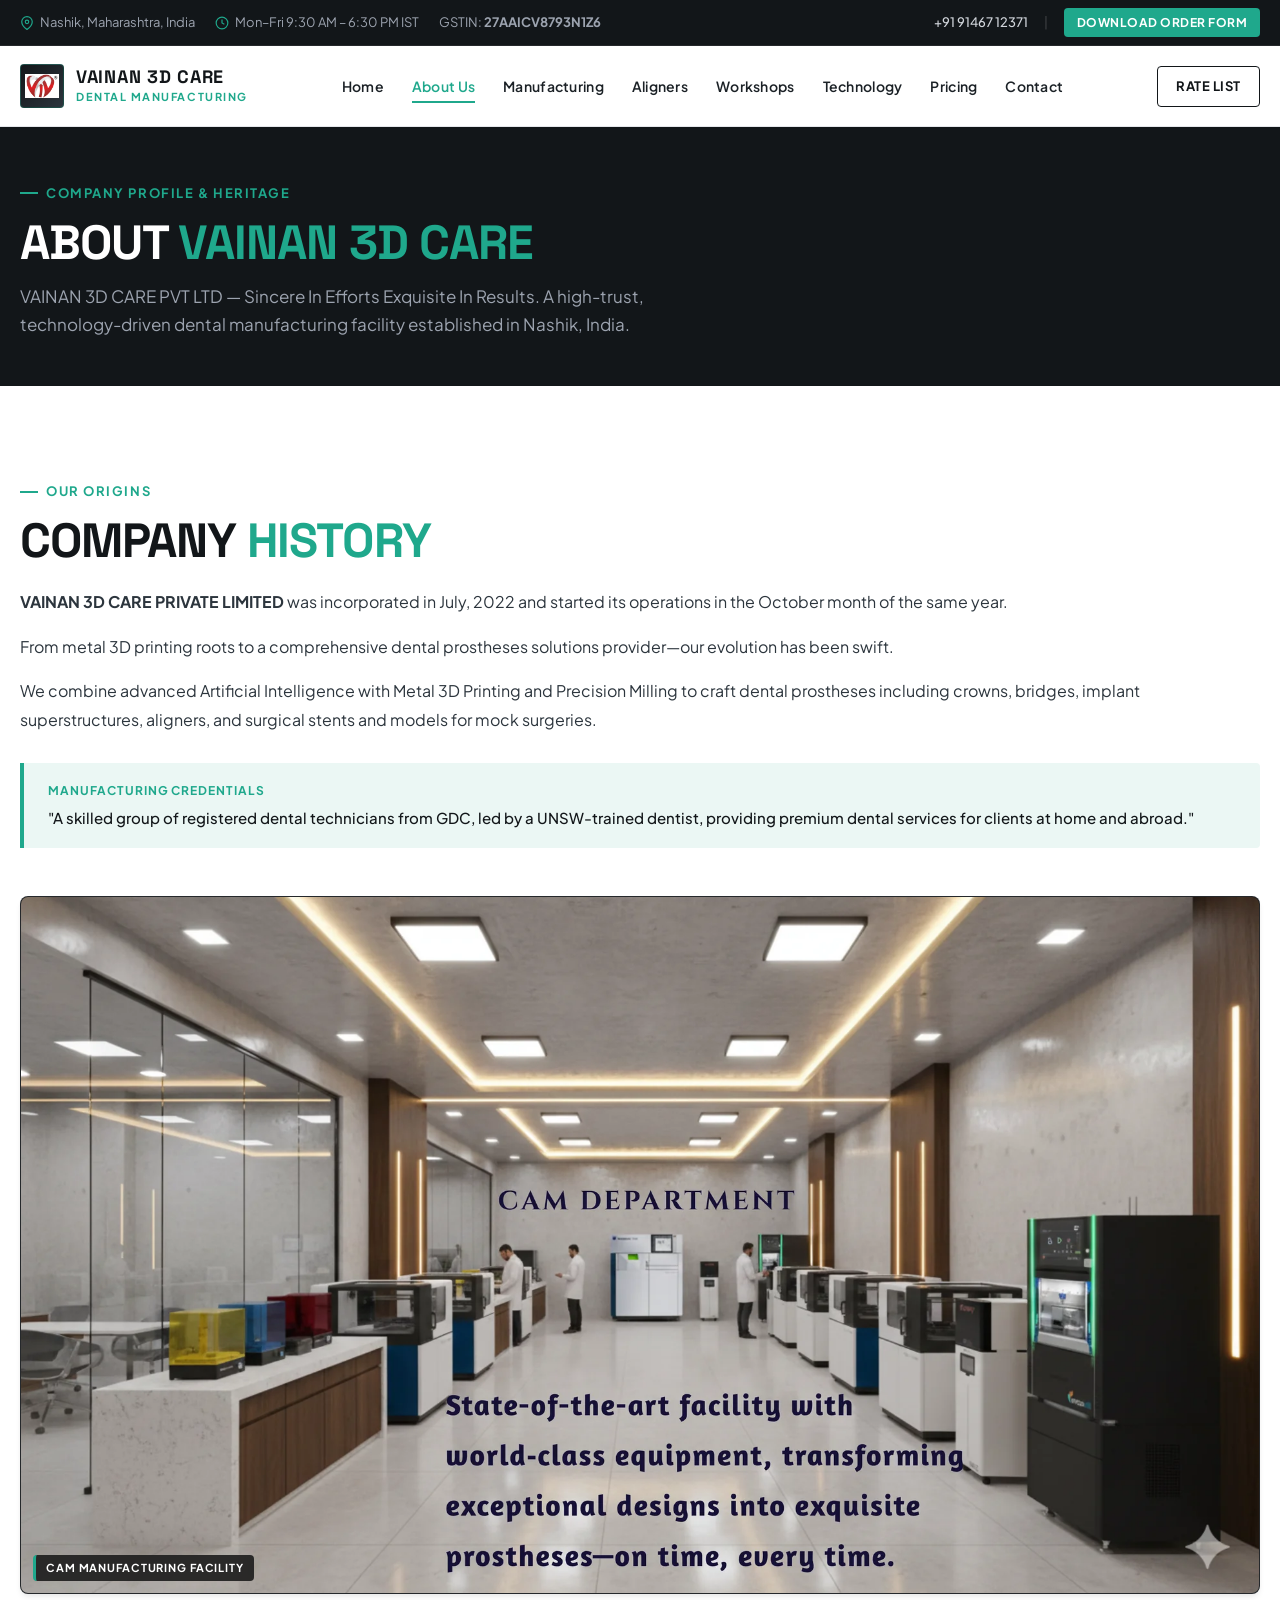
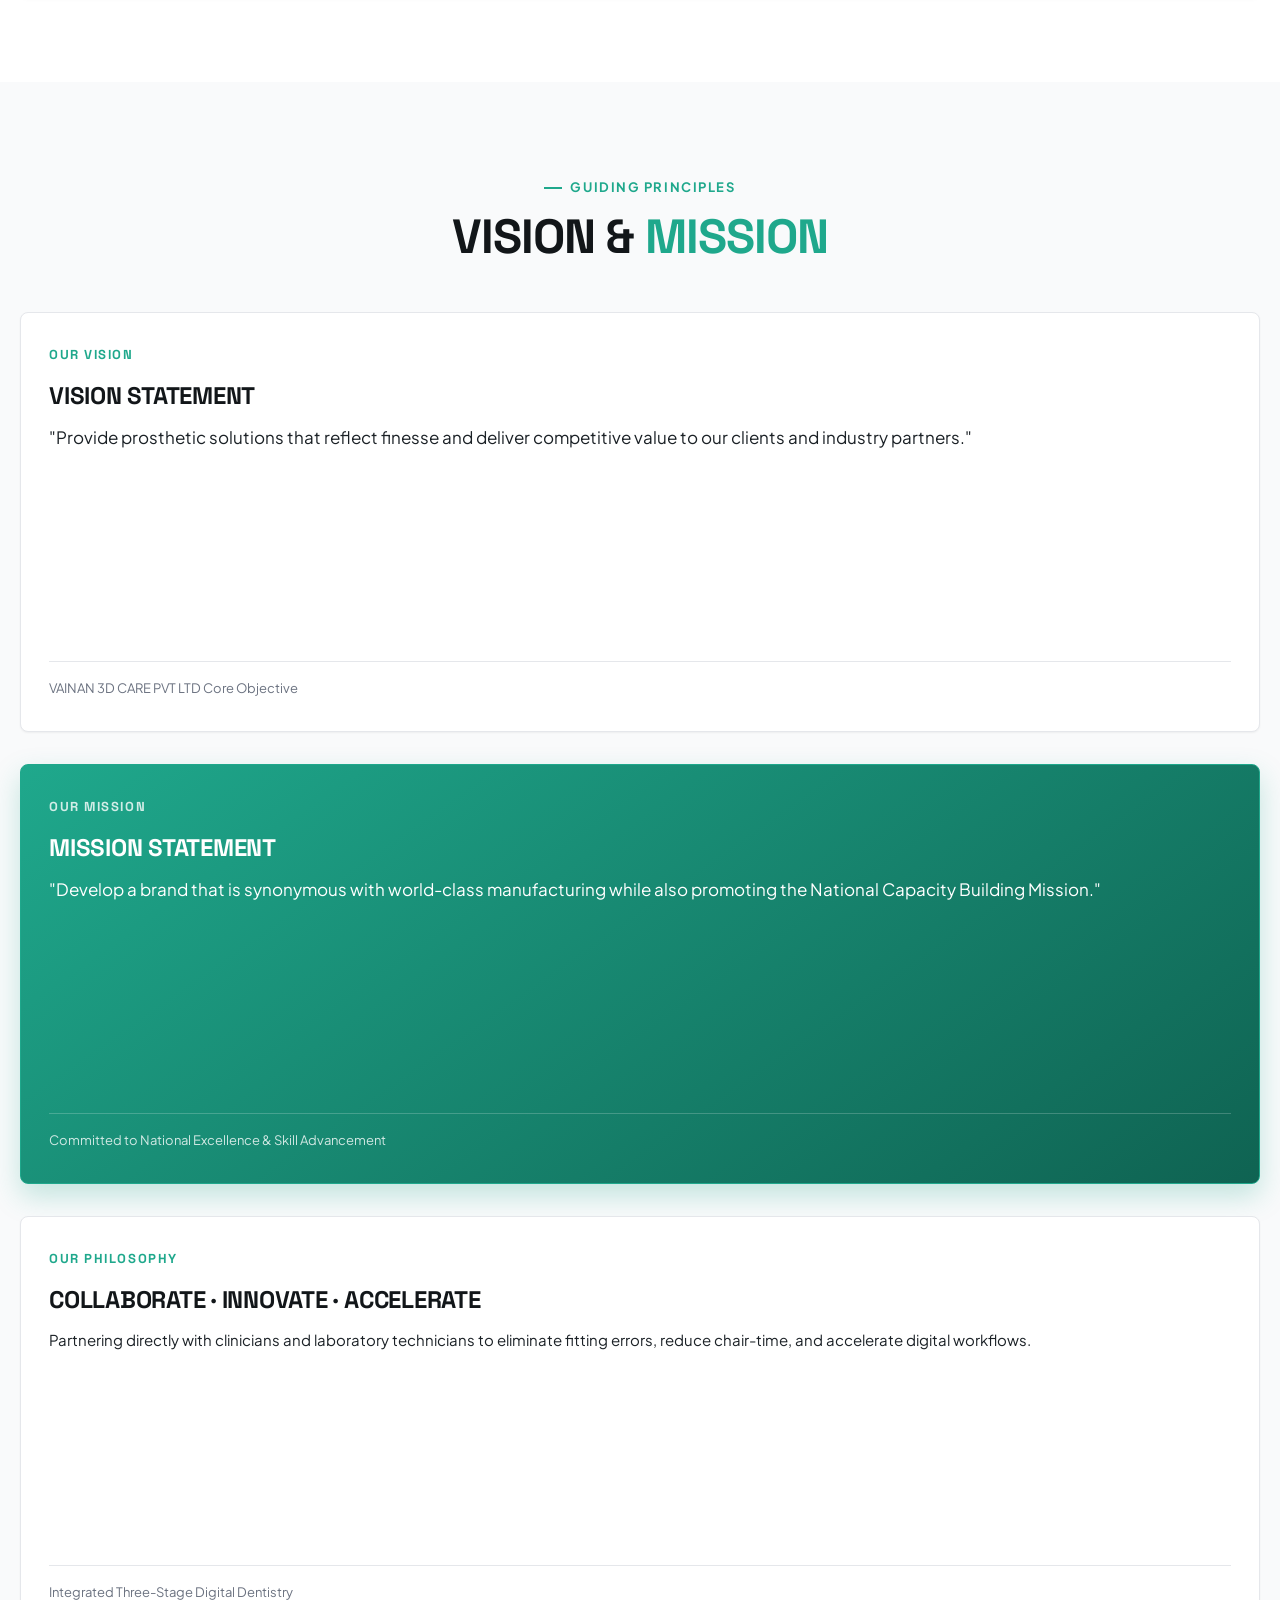
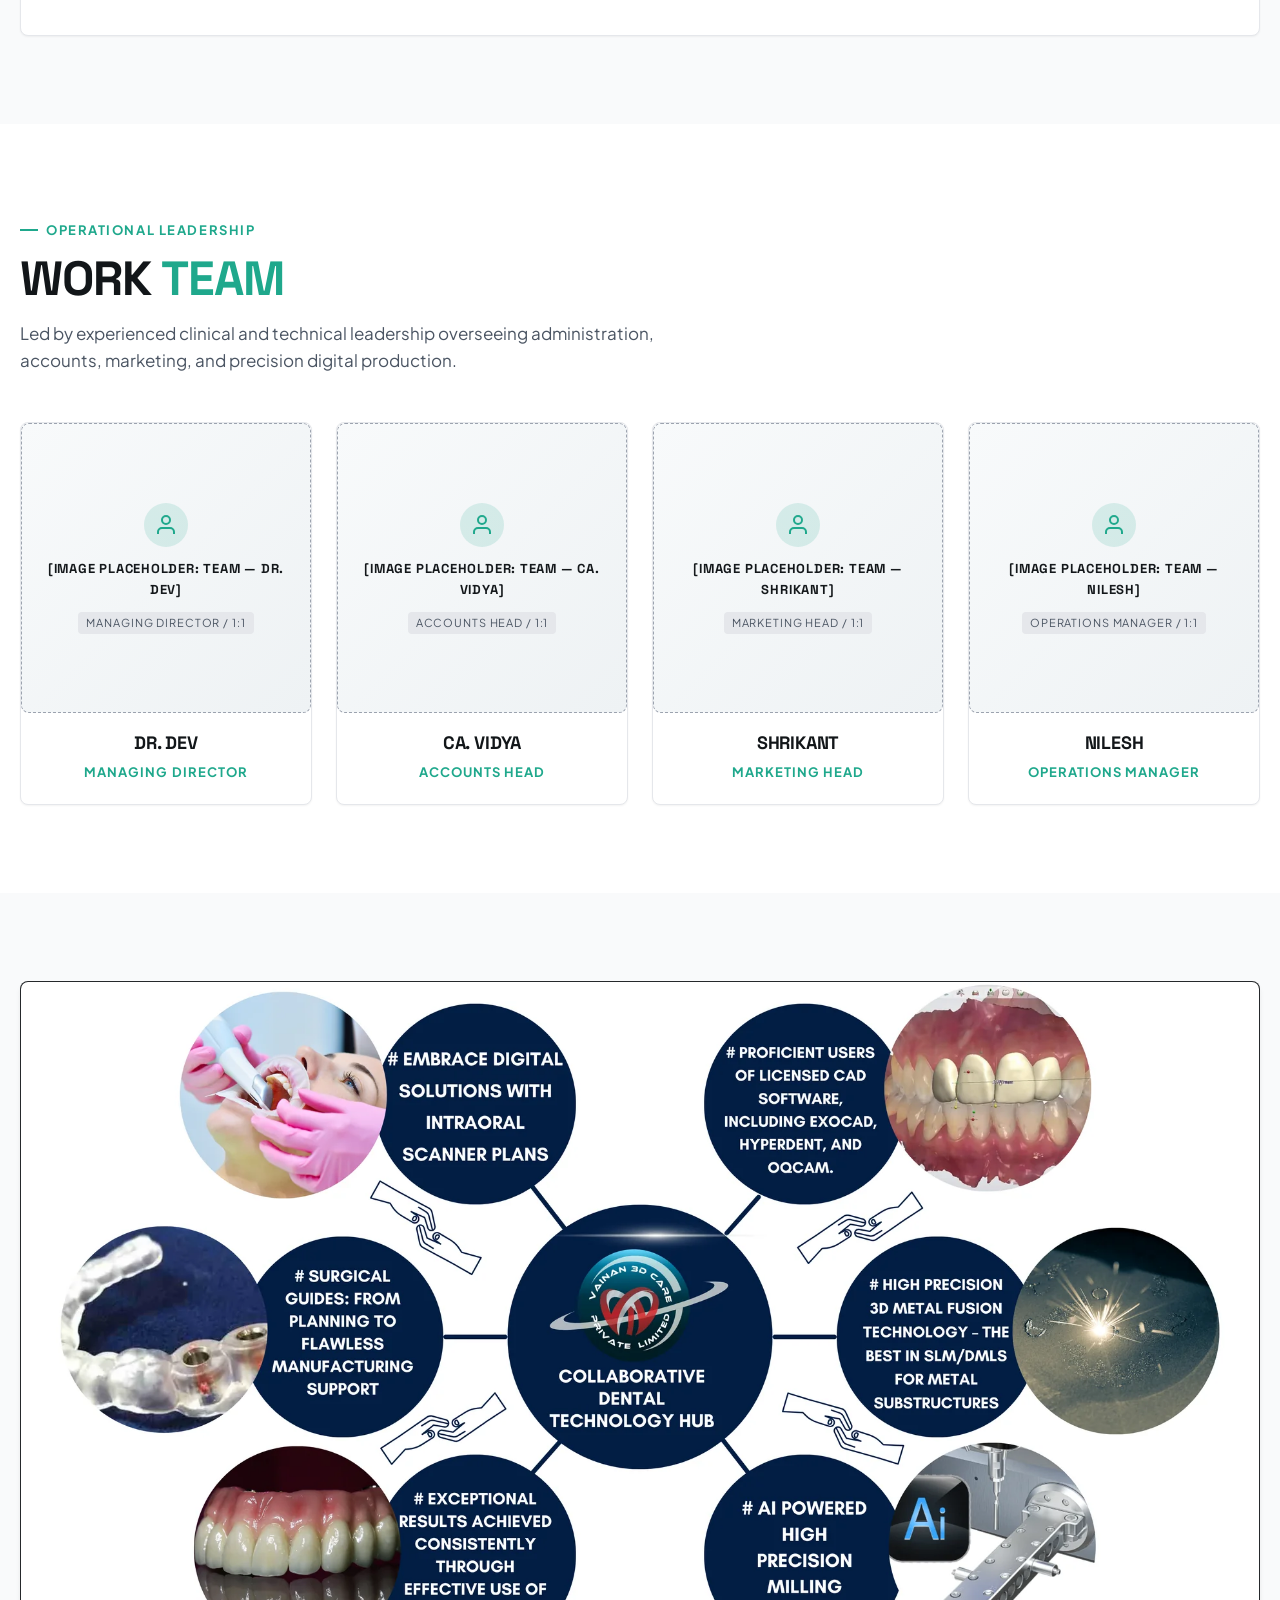
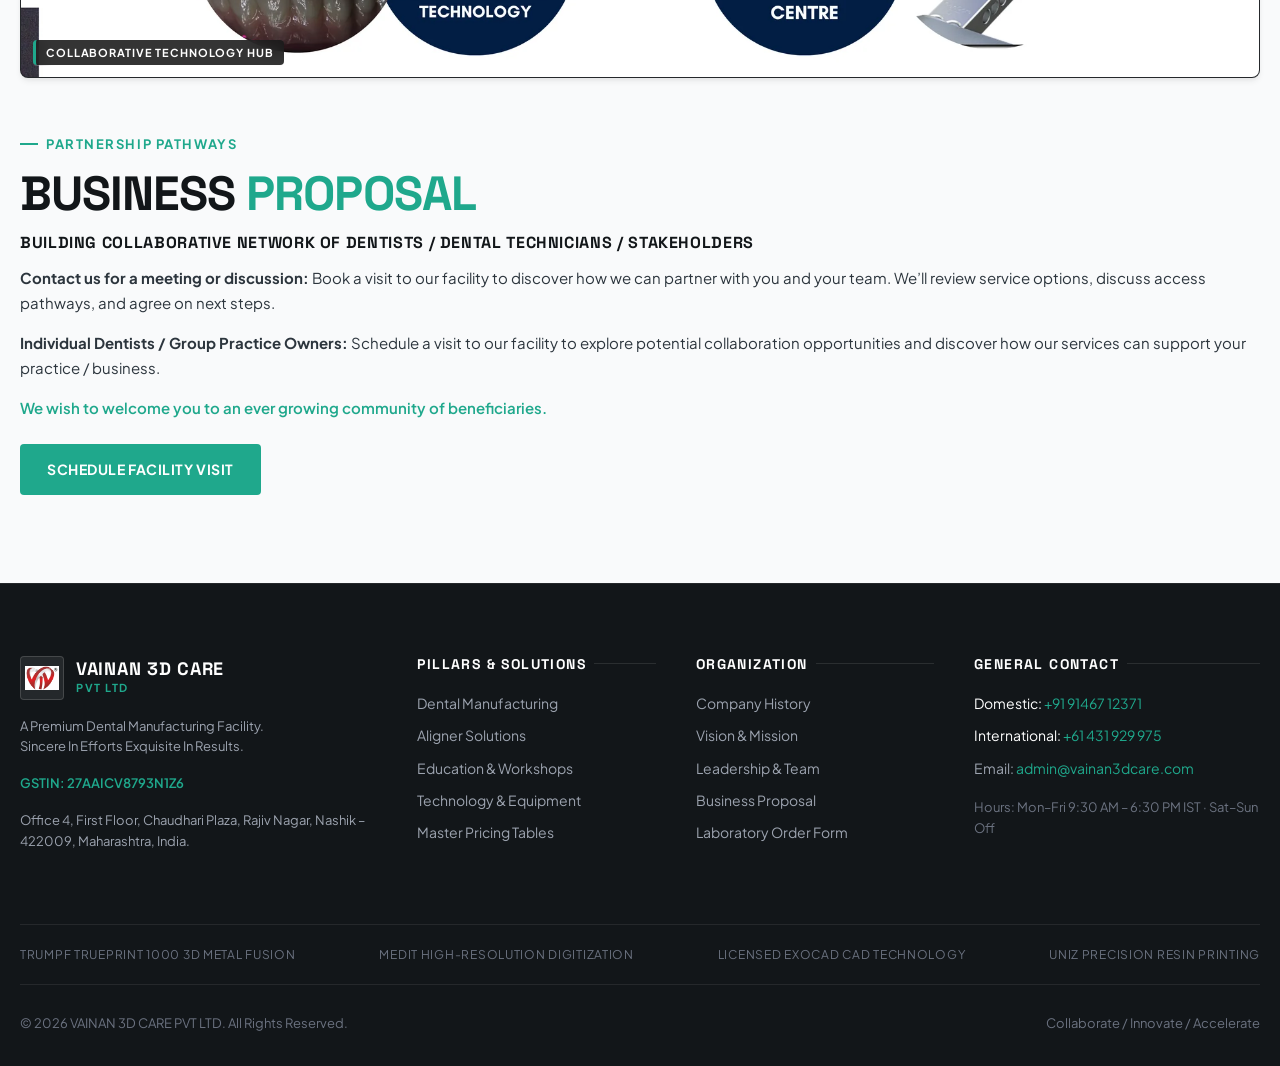
==== commit 8eccbfc3: "perf: convert placed images to ultra-fast next-gen WebP format (98.7% size reduction)" ====
--- a/about.html
+++ b/about.html
@@ -39,7 +39,7 @@
     <div class="container site-header-inner">
       <a href="index.html" class="brand-logo" aria-label="Vainan 3D Care Home">
         <div class="brand-symbol">
-          <img src="Asset/Vainan3DCareAligners(BoxCover)/4.png" alt="VAINAN 3D CARE Logo" class="brand-emblem-img">
+          <img decoding="async" src="Asset/Vainan3DCareAligners(BoxCover)/4.webp" alt="VAINAN 3D CARE Logo" class="brand-emblem-img">
         </div>
         <div class="brand-text">
           <span class="brand-name">VAINAN 3D CARE</span>
@@ -140,7 +140,7 @@
         </div>
 
         <div class="media-frame aspect-16-9">
-          <img src="Asset/WebsiteAdditions2/15.png" alt="VAINAN 3D CARE Modern CAM Manufacturing Facility" loading="lazy">
+          <img decoding="async" src="Asset/WebsiteAdditions2/15.webp" alt="VAINAN 3D CARE Modern CAM Manufacturing Facility" loading="lazy">
           <span class="media-badge">CAM Manufacturing Facility</span>
         </div>
       </div>
@@ -283,7 +283,7 @@
     <div class="container">
       <div style="display: grid; grid-template-columns: 1fr; gap: 48px; align-items: center;" class="hero-grid">
         <div class="media-frame aspect-16-9">
-          <img src="Asset/Vainan3dCareCreations/CentreSpot.png" alt="Collaborative Dental Technology Hub Architecture" loading="lazy">
+          <img decoding="async" src="Asset/Vainan3dCareCreations/CentreSpot.webp" alt="Collaborative Dental Technology Hub Architecture" loading="lazy">
           <span class="media-badge">Collaborative Technology Hub</span>
         </div>
 
@@ -321,7 +321,7 @@
         <div>
           <div class="brand-logo" style="margin-bottom: 16px;">
             <div class="brand-symbol" style="background: rgba(255,255,255,0.08); border-color: rgba(255,255,255,0.15);">
-              <img src="Asset/Vainan3DCareAligners(BoxCover)/4.png" alt="VAINAN 3D CARE Logo" class="brand-emblem-img">
+              <img decoding="async" src="Asset/Vainan3DCareAligners(BoxCover)/4.webp" alt="VAINAN 3D CARE Logo" class="brand-emblem-img">
             </div>
             <div class="brand-text">
               <span class="brand-name" style="color: #fff;">VAINAN 3D CARE</span>
